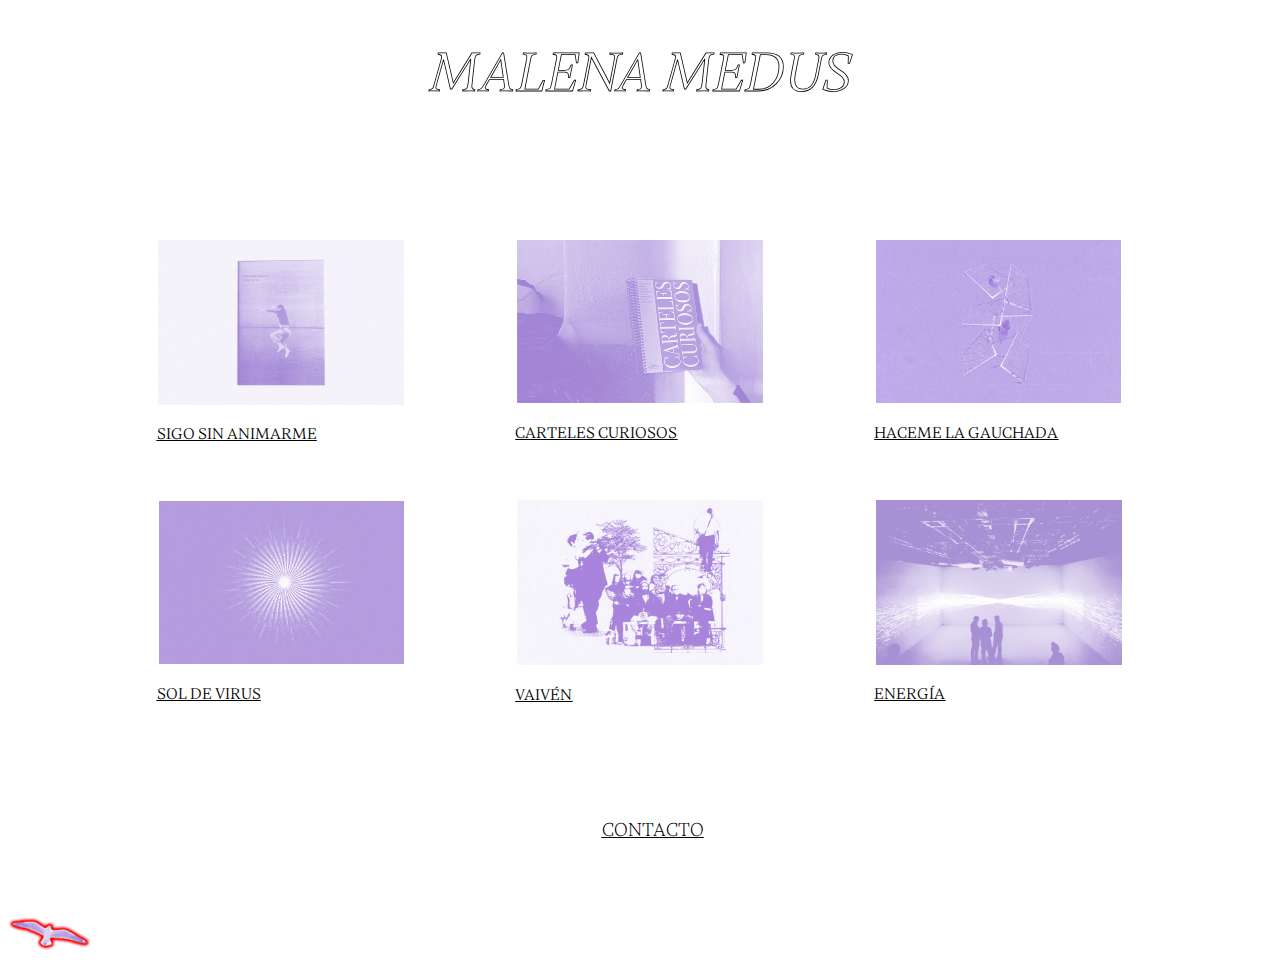
==== index.html @ d60d1e5a "Add files via upload" ====
<!DOCTYPE html>
<html lang="en">
<head>
    <meta charset="UTF-8">
    <meta http-equiv="X-UA-Compatible" content="IE=edge">
    <meta name="viewport" content="width=device-width, initial-scale=1.0">
    <title>Portfolio Malena Medus</title>
    

   <link rel="stylesheet" href="css/estilos.css">
   <link rel="stylesheet" href="cursor.js">
   <link rel="icon" href="imagenes/icono.png">
   
</head>
<body>

    
<div class="contenedor">

<nav class="nav">

<h1>MALENA MEDUS</h1> 
</nav>

<main class="main-content">
      <a href="pages/sigosinanimarme.html"> <p align="center"> <img src="imagenes/sigosinanimarme.jpg" alt="" width="70.5%" class="gauchadaboton"></p><h2 class="icono"> SIGO SIN ANIMARME </h2>  </a>
       
      <a href="pages/sol.html"> <p align="center" class="virus">  <img src="imagenes/soldevirus.jpg" class="gauchadaboton" alt="" width="70%" class="soldevirus">  </p> <h2 class="icono"> SOL DE VIRUS </h2> </a>
      
</main> 

<main class="main-content2">
     <a href="pages/carteles.html"> <p align="center"> <img src="imagenes/carteles.jpg" class="gauchadaboton" alt="" width="70%" class="gauchito">  <h2 class="icono"> CARTELES CURIOSOS </h2>  </a>

      <a href="pages/sonirico.html"> <p align="center"> <p align="center" class="sonirico"> <img src="imagenes/vaiven.jpg" class="gauchadaboton" alt="" width="70.5%" class="sonirico"></p><h2 class="icono"> VAIVÉN </h2>  </a>
</main> 

<main class="main-content3">
      <a href="pages/gauchito.html"> <p align="center"> <img src="imagenes/gauchito.jpg" class="gauchadaboton" alt="" width="70%" class="gauchito">  <h2 class="icono"> HACEME LA GAUCHADA </h2>  </a>
 
       <a href="pages/energia.html"> <p align="center"> <p align="center" class="sonirico"> <img src="imagenes/energia.png" class="gauchadaboton" alt="" width="70.5%" class="sonirico"></p><h2 class="icono"> ENERGÍA </h2>  </a>
 </main> 
<aside class="side-area">

</aside> 

<aside class="side-area2">

</aside>  
<footer class="footer">

      <a href="pages/sobremi.html"> <h3 class="icono"> CONTACTO </h3></a>

</footer>
</div> 
<div class="cursor">
<img src="imagenes/cursor.png">
      <script>
            const cursor = document.querySelector('.cursor');

document.addEventListener('mousemove', e => {
    cursor.setAttribute("style", "top: "+(e.pageY - 10)+"px; left: "+(e.pageX - 10)+"px;")
})

      </script>
</div>
</body>



</html>
---- css/estilos.css ----
@font-face {
    font-family: miFuente ;
    src: url(../fuente/Gambetta-Italic.otf);
    font-weight: 200;
    font-size: large;
 
} 

@font-face {
    font-family: miFuente2 ;
    src: url(../fuente/Gambetta-Regular.otf);
    font-weight: 100;
} 

@font-face {
    font-family: miFuente3 ;
    src: url(../fuente/Gambetta-Light.otf);
    font-weight: 100;
} 



*{
    box-sizing: border-box;
 
}

body {
    margin: 0;
    height: 100vh;
    
}

p {
  color: white;
  font-family: 'arial';
  text-align: center;
  margin-top: 50px;
  font-size: 1.4em;
  
  a {
    color: teal;
  }
}
  
header { 
content: flex;
} 

.contenedor{
width: 100%;
height: 100vh;
display:grid;
grid-template-areas: 
"nav nav nav nav nav"
"side-area main Main2 Main3 side-area2"
"side-area main Main2 Main3 side-area2"
"footer footer footer footer footer";
grid-gap: 0.2rem;
grid-template-rows: 1fr 1fr 1fr 1fr 10000;
grid-template-columns: 100px 1fr 1fr  1fr 100px;
cursor: url(imagenes/cursor.png),auto;

}

.nav{
    grid-area:nav;
    display: block;
    clear: both;
}

h1 {
    font-family: miFuente;
    font-size: 3.5em;
    font-weight: 200;
    text-align: center;
    margin-top: 3%;
    -webkit-text-fill-color: transparent;
    -webkit-text-stroke: 0.8px;
}

.main-content{
    grid-area: main;
    /* background-color: aquamarine; */
  
}
.virus {
    margin-top: 15%;

}

.sonirico {
    margin-top: 15.2%;
}

h2{
    font-family: miFuente2;
    font-size: 1em;
    font-weight: 200;
    margin-top: -3%;
    margin-left: 15%;
    
}

h3 {
    font-family: miFuente3;
    font-size: 1.2em;
    font-weight: 200;
    margin-left: 47%;   
    text-decoration: none;
    color: black;
    text-decoration: underline;
    color: black;
}

.gauchadaboton {
border: 2.5px solid white;
color: white;
}  

.gauchadaboton:hover {
 border-color: red;
  transition: .4es ease;
    }  


.main-content2{
    grid-area: Main2;
    /* background-color: blue; */
   
}
.main-content3{
    grid-area: Main3;
    /* background-color: greenyellow; */
   
}


.icono{
    text-decoration: none;
    color: black;
    text-decoration: underline;
    color: black;
}

.icono:hover {
    color: red;
     transition: .4es ease;
     font-family: miFuente;
       }  
       
.side-area {
    /* background-color: blueviolet; */
    grid-area: side-area;
}

.side-area2 {
    /* background-color: pink; */
    grid-area: side-area2;
} 

.footer {
    grid-area: footer;
    
}

@media  (max-width:800px){

    h1 {
        font-family: miFuente;
        font-size: 2.8em;
        font-weight: 200;
        text-align: center;
        margin-top: 1%;
        -webkit-text-fill-color: transparent;
        -webkit-text-stroke: 0.8px;
    }
  
    
    .main-content2{
        grid-area: Main2;
        margin-top: 10%;
       
    }
    .footer {
        grid-area: footer;
       margin-right: 55%;
    }
    .contenedor  { grid-template-columns: 1fr;
        grid-template-rows: 0.4fr 0.4fr 2.2fr 1.2fr 1.2fr 1fr;
        grid-template-areas: 
        "nav"
        "side-area"
        "main"
        "Main2"
        "Main3"
        "side-area2"
        "footer";
}



}


.cursor {
    
   
    position: absolute;
    transition-duration: 1000ms;
    transition-timing-function: ease-out;
    animation: cursorAnim .5s infinite alternate;
    pointer-events: none;
}
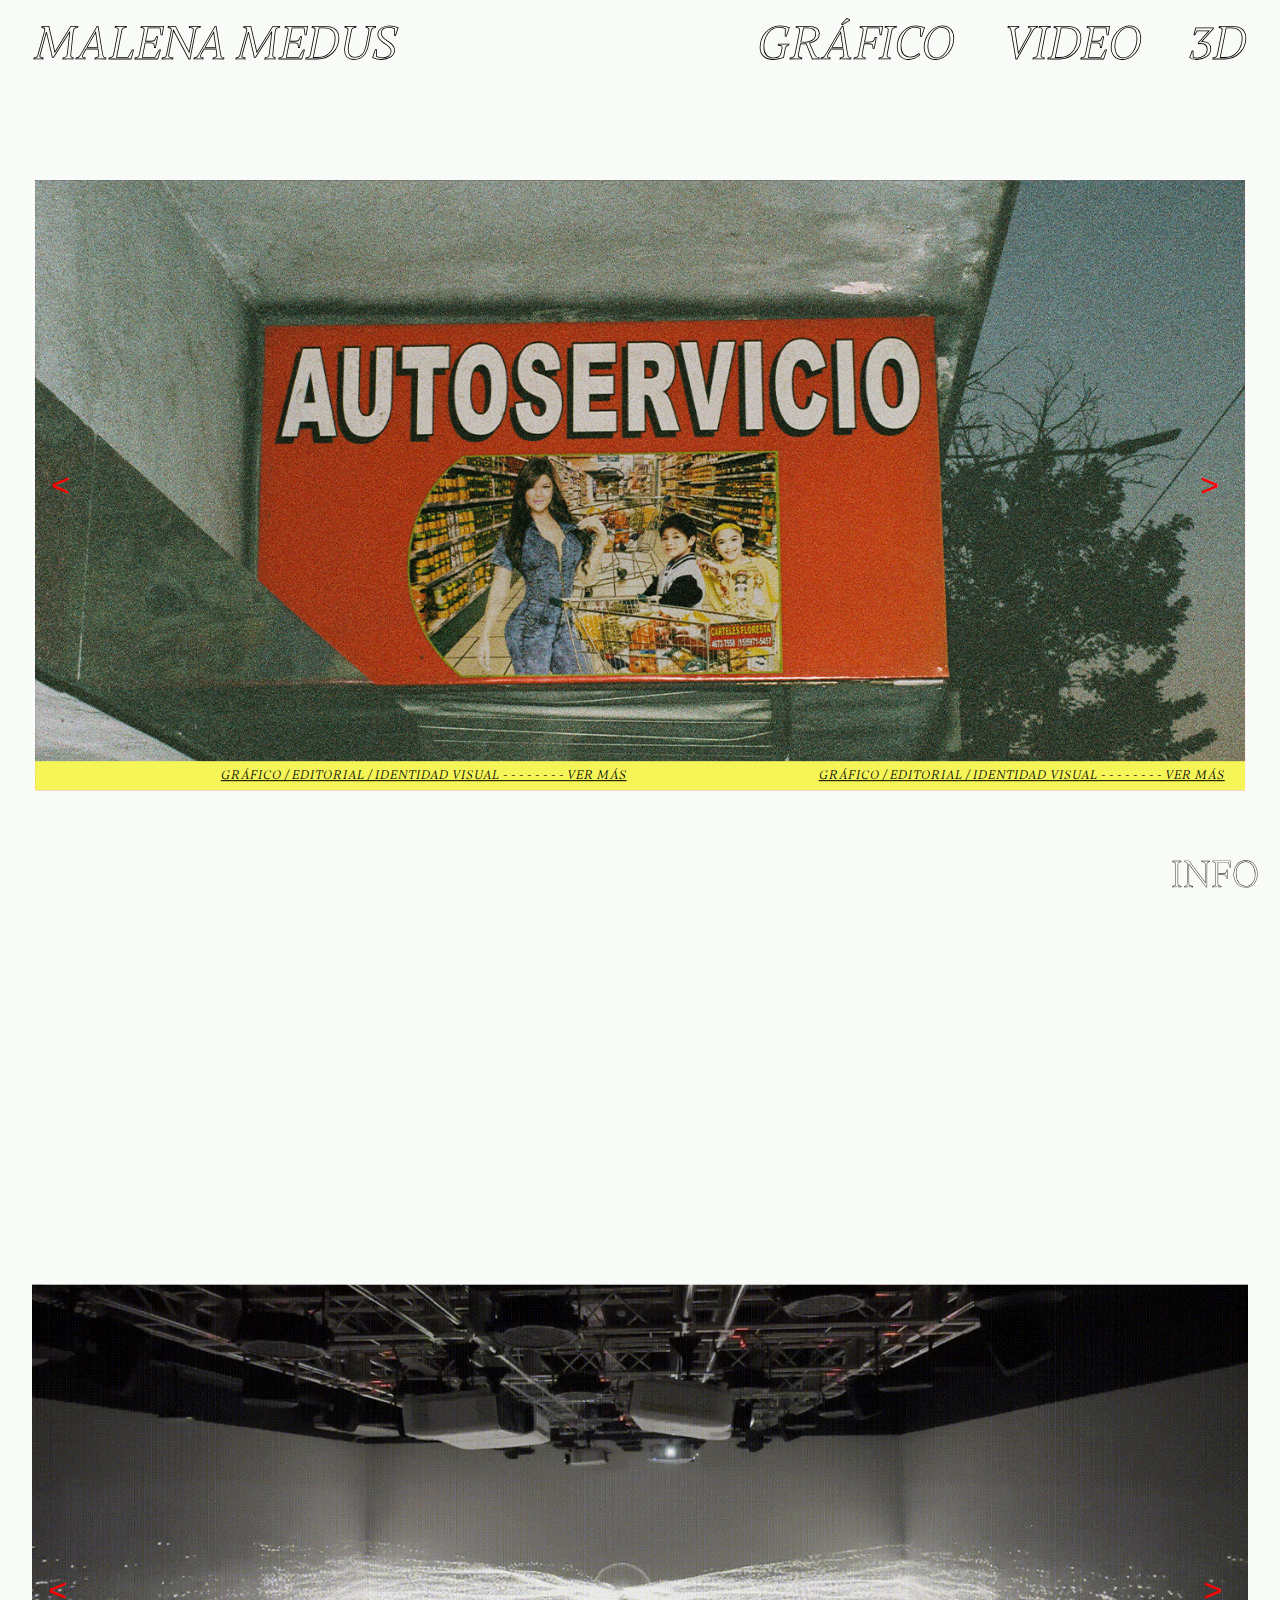
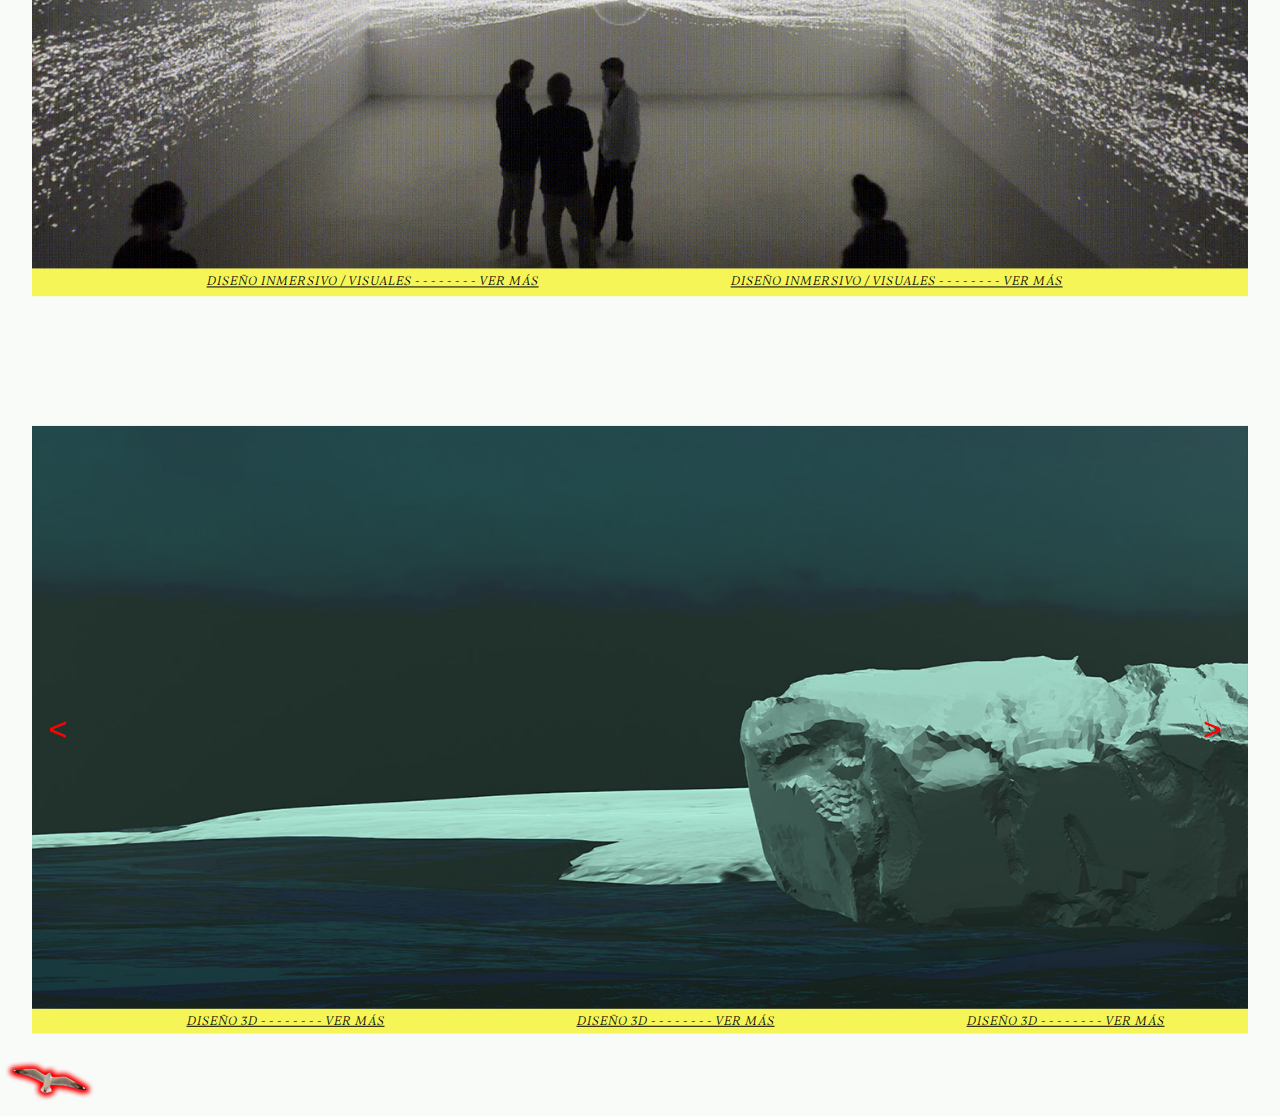
==== commit a0f7631e: "Add files via upload" ====
--- a/index.html
+++ b/index.html
@@ -4,11 +4,11 @@
     <meta charset="UTF-8">
     <meta http-equiv="X-UA-Compatible" content="IE=edge">
     <meta name="viewport" content="width=device-width, initial-scale=1.0">
-    <title>Portfolio Malena Medus</title>
+    <title>document</title>
     
 
    <link rel="stylesheet" href="css/estilos.css">
-   <link rel="stylesheet" href="cursor.js">
+   <link rel="stylesheet" href="app.js">
    <link rel="icon" href="imagenes/icono.png">
    
 </head>
@@ -17,29 +17,116 @@
     
 <div class="contenedor">
 
-<nav class="nav">
-
-<h1>MALENA MEDUS</h1> 
+<header>
+    
+<h1>
+<a href="" class="logocorto"> MM </a>
+<a href="" class="logo"> MALENA MEDUS </a>
+</h1>
+<nav>
+      <h1>
+
+<a href="pages/carteles.html" class="graficocorto"> 1. </a>
+<a href="pages/energia.html" class="videocorto"> 2.</a>
+<a href="pages/sonirico.html" class="tresdecorto"> 3. </a> 
+
+<a href="pages/carteles.html" class="grafico"> GRÁFICO </a>
+<a href="pages/energia.html" class="video"> VIDEO</a>
+<a href="pages/sonirico.html" class="tresde"> 3D </a> 
+
+</h1>
+
 </nav>
+</header>
 
 <main class="main-content">
-      <a href="pages/sigosinanimarme.html"> <p align="center"> <img src="imagenes/sigosinanimarme.jpg" alt="" width="70.5%" class="gauchadaboton"></p><h2 class="icono"> SIGO SIN ANIMARME </h2>  </a>
-       
-      <a href="pages/sol.html"> <p align="center" class="virus">  <img src="imagenes/soldevirus.jpg" class="gauchadaboton" alt="" width="70%" class="soldevirus">  </p> <h2 class="icono"> SOL DE VIRUS </h2> </a>
-      
-</main> 
-
-<main class="main-content2">
-     <a href="pages/carteles.html"> <p align="center"> <img src="imagenes/carteles.jpg" class="gauchadaboton" alt="" width="70%" class="gauchito">  <h2 class="icono"> CARTELES CURIOSOS </h2>  </a>
-
-      <a href="pages/sonirico.html"> <p align="center"> <p align="center" class="sonirico"> <img src="imagenes/vaiven.jpg" class="gauchadaboton" alt="" width="70.5%" class="sonirico"></p><h2 class="icono"> VAIVÉN </h2>  </a>
-</main> 
-
-<main class="main-content3">
-      <a href="pages/gauchito.html"> <p align="center"> <img src="imagenes/gauchito.jpg" class="gauchadaboton" alt="" width="70%" class="gauchito">  <h2 class="icono"> HACEME LA GAUCHADA </h2>  </a>
+   
+<div class="carousel">
+  <div class="wrapper">
+  <img  src="imagenes/image3.jpg"  width="100%" alt="image2">
+   
+  <img src="imagenes/fanzine.jpg"  width="100%"  alt="image3">
+    
+  <img src="imagenes/INTERIORDOBLADO.gif" width="100%" alt="image1" >
+
+  <img src="imagenes/image1.jpg" width="100%" alt="image4" >
+
+  <button class="prev"> < </button>
+  <button class="next"> > </button>
+ </div>
+
+    <div class="bajada">
+
+        <a href="pages/carteles.html"> <h2 class="icono2">  GRÁFICO / EDITORIAL / IDENTIDAD VISUAL - - - - - - - - VER MÁS </h2>  </a>
+        <a href="pages/carteles.html"> <h2 class="icono2">  GRÁFICO / EDITORIAL / IDENTIDAD VISUAL - - - - - - - - VER MÁS </h2>  </a>
+        <a href="pages/carteles.html"> <h2 class="icono2">  GRÁFICO / EDITORIAL / IDENTIDAD VISUAL - - - - - - - - VER MÁS </h2>  </a>
+        <a href="pages/carteles.html"> <h2 class="icono2">  GRÁFICO / EDITORIAL / IDENTIDAD VISUAL - - - - - - - - VER MÁS </h2>  </a>
+        <a href="pages/carteles.html"> <h2 class="icono2">  GRÁFICO / EDITORIAL / IDENTIDAD VISUAL - - - - - - - - VER MÁS </h2>  </a>
+        <a href="pages/carteles.html"> <h2 class="icono2">  GRÁFICO / EDITORIAL / IDENTIDAD VISUAL - - - - - - - - VER MÁS </h2>  </a>
+        <a href="pages/carteles.html"> <h2 class="icono2">  GRÁFICO / EDITORIAL / IDENTIDAD VISUAL - - - - - - - - VER MÁS </h2>  </a>
+
+    </div>
+</div>
+</div>
  
-       <a href="pages/energia.html"> <p align="center"> <p align="center" class="sonirico"> <img src="imagenes/energia.png" class="gauchadaboton" alt="" width="70.5%" class="sonirico"></p><h2 class="icono"> ENERGÍA </h2>  </a>
- </main> 
+<div class="carousel2">
+    <div class="wrapper">
+    <img  src="imagenes/sol12.gif" width="100%" >
+    
+    <img src="imagenes/energia.jpg"  >
+    <button class="prev2"> < </button>
+    <button class="next2"> > </button>
+    
+     </div>
+     
+                 
+                  <div class="bajada2">
+            
+                <a href="pages/energia.html"> <h2 class="icono2">  DISEÑO INMERSIVO / VISUALES - - - - - - - - VER MÁS </h2>  </a>
+                <a href="pages/energia.html"> <h2 class="icono2">  DISEÑO INMERSIVO / VISUALES - - - - - - - - VER MÁS </h2>  </a>
+                <a href="pages/energia.html"> <h2 class="icono2">  DISEÑO INMERSIVO / VISUALES - - - - - - - - VER MÁS </h2>  </a>
+                <a href="pages/energia.html"> <h2 class="icono2">  DISEÑO INMERSIVO / VISUALES - - - - - - - - VER MÁS </h2>  </a>
+                <a href="pages/energia.html"> <h2 class="icono2">  DISEÑO INMERSIVO / VISUALES - - - - - - - - VER MÁS </h2>  </a>
+                <a href="pages/energia.html"> <h2 class="icono2">  DISEÑO INMERSIVO / VISUALES - - - - - - - - VER MÁS </h2>  </a>
+                <a href="pages/energia.html"> <h2 class="icono2">  DISEÑO INMERSIVO / VISUALES - - - - - - - - VER MÁS </h2>  </a>
+              
+            
+                </div> 
+</div>    
+</div>              
+</div> 
+
+<div class="carousel3">
+    <div class="wrapper">
+<img src="imagenes/gravedad.jpg" alt=""  >
+               
+<img  src="imagenes/EDITAR.gif"  alt="" width="100%">
+
+<button class="prev3"> < </button>
+<button class="next3"> > </button>
+                         
+             </div>
+                        
+                                   
+            
+                <div class="bajada3">
+                        
+                            <a href="pages/sonirico.html"> <h2 class="icono2">  DISEÑO 3D - - - - - - - - VER MÁS </h2>  </a>
+                            <a href="pages/sonirico.html"> <h2 class="icono2">  DISEÑO 3D - - - - - - - - VER MÁS </h2>  </a>
+                            <a href="pages/sonirico.html"> <h2 class="icono2">  DISEÑO 3D - - - - - - - - VER MÁS </h2>  </a>
+                            <a href="pages/sonirico.html"> <h2 class="icono2">  DISEÑO 3D - - - - - - - - VER MÁS </h2>  </a>
+                            <a href="pages/sonirico.html"> <h2 class="icono2">  DISEÑO 3D - - - - - - - - VER MÁS </h2>  </a>
+                            <a href="pages/sonirico.html"> <h2 class="icono2">  DISEÑO 3D - - - - - - - - VER MÁS </h2>  </a>
+                            <a href="pages/sonirico.html"> <h2 class="icono2">  DISEÑO 3D - - - - - - - - VER MÁS </h2>  </a>
+                      
+                        
+                            
+                 </div> 
+</div> 
+</div>                   
+      </main> 
+
+</div>
 <aside class="side-area">
 
 </aside> 
@@ -49,21 +136,115 @@
 </aside>  
 <footer class="footer">
 
-      <a href="pages/sobremi.html"> <h3 class="icono"> CONTACTO </h3></a>
+       <h3> <a href="pages/sobremi.html" class="icono3"> INFO </a></h3>
 
 </footer>
 </div> 
+
 <div class="cursor">
-<img src="imagenes/cursor.png">
-      <script>
-            const cursor = document.querySelector('.cursor');
-
-document.addEventListener('mousemove', e => {
-    cursor.setAttribute("style", "top: "+(e.pageY - 10)+"px; left: "+(e.pageX - 10)+"px;")
-})
-
-      </script>
-</div>
+      <img src="imagenes/cursor3.png">
+            <script class="app.js">
+                  const cursor = document.querySelector('.cursor');
+      
+      document.addEventListener('mousemove', e => {
+          cursor.setAttribute("style", "top: "+(e.pageY - 10)+"px; left: "+(e.pageX - 10)+"px;")
+      })
+
+let currentIndex = 0;     
+const carousel = document.querySelector('.carousel');
+const images = carousel.querySelectorAll('img');
+
+
+carousel.querySelector('.prev').addEventListener('click', () => {
+  currentIndex--;
+  if (currentIndex < 0) {
+    currentIndex = images.length - 1; 
+  } 
+  updateCarousel(); 
+});
+
+carousel.querySelector('.next').addEventListener('click', () => { 
+currentIndex++; 
+if (currentIndex > images.length - 1) {
+ currentIndex = 0; 
+} 
+  updateCarousel(); 
+});
+
+function updateCarousel() {
+  images.forEach((image, index) => {
+    if (index === currentIndex) {
+      image.style.display = 'block';
+    } else {
+      image.style.display = 'none';
+    }
+  });
+}
+
+const carousel2 = document.querySelector('.carousel2');
+const images2 = carousel2.querySelectorAll('img');
+let currentIndex2 = 0;
+carousel2.querySelector('.prev2').addEventListener('click', () => {
+  currentIndex2--;
+  if (currentIndex2 < 0) {
+    currentIndex2 = images2.length - 1; 
+  } 
+  updateCarousel2(); 
+});
+
+carousel2.querySelector('.next2').addEventListener('click', () => { 
+currentIndex2++; 
+if (currentIndex2 > images2.length - 1) {
+ currentIndex2 = 0; 
+} 
+  updateCarousel2(); 
+});
+
+function updateCarousel2() {
+  images2.forEach((image, index) => {
+    if (index === currentIndex2) {
+      image.style.display = 'block';
+    } else {
+      image.style.display = 'none';
+    }
+  });
+}
+
+const carousel3 = document.querySelector('.carousel3');
+const images3 = carousel3.querySelectorAll('img');
+let currentIndex3 = 0;
+carousel3.querySelector('.prev3').addEventListener('click', () => {
+  currentIndex3--;
+  if (currentIndex3 < 0) {
+    currentIndex3 = images3.length - 1; 
+  } 
+  updateCarousel3(); 
+});
+
+carousel3.querySelector('.next3').addEventListener('click', () => { 
+currentIndex3++; 
+if (currentIndex3 > images3.length - 1) {
+ currentIndex3 = 0; 
+} 
+  updateCarousel3(); 
+});
+
+function updateCarousel3() {
+  images3.forEach((image, index) => {
+    if (index === currentIndex3) {
+      image.style.display = 'block';
+    } else {
+      image.style.display = 'none';
+    }
+  });
+}
+
+
+
+            </script>
+      </div>
+     
+
 </body>
 
 
--- a/css/estilos.css
+++ b/css/estilos.css
@@ -1,215 +1,967 @@
 @font-face {
-    font-family: miFuente ;
+    font-family: miFuente;
     src: url(../fuente/Gambetta-Italic.otf);
     font-weight: 200;
     font-size: large;
- 
-} 
+
+}
 
 @font-face {
-    font-family: miFuente2 ;
+    font-family: miFuente2;
     src: url(../fuente/Gambetta-Regular.otf);
     font-weight: 100;
-} 
+}
 
 @font-face {
-    font-family: miFuente3 ;
+    font-family: miFuente3;
     src: url(../fuente/Gambetta-Light.otf);
     font-weight: 100;
-} 
-
-
-
-*{
+}
+
+
+
+
+
+
+
+
+* {
     box-sizing: border-box;
- 
+
+}
+
+a:link {
+    text-decoration: none;
 }
 
 body {
     margin: 0;
     height: 100vh;
-    
+    background-color: #f9fbf8;
+    position: relative;
+    min-height: 100vh;
 }
 
 p {
-  color: white;
-  font-family: 'arial';
-  text-align: center;
-  margin-top: 50px;
-  font-size: 1.4em;
-  
-  a {
-    color: teal;
-  }
-}
-  
-header { 
-content: flex;
-} 
-
-.contenedor{
-width: 100%;
-height: 100vh;
-display:grid;
-grid-template-areas: 
-"nav nav nav nav nav"
-"side-area main Main2 Main3 side-area2"
-"side-area main Main2 Main3 side-area2"
-"footer footer footer footer footer";
-grid-gap: 0.2rem;
-grid-template-rows: 1fr 1fr 1fr 1fr 10000;
-grid-template-columns: 100px 1fr 1fr  1fr 100px;
-cursor: url(imagenes/cursor.png),auto;
-
-}
-
-.nav{
-    grid-area:nav;
-    display: block;
-    clear: both;
-}
-
-h1 {
-    font-family: miFuente;
-    font-size: 3.5em;
-    font-weight: 200;
+    color: white;
+    font-family: 'arial';
     text-align: center;
-    margin-top: 3%;
+    margin-top: 50px;
+    font-size: 1.4em;
+
+    a {
+        color: teal;
+    }
+}
+
+header {
+    grid-area: header;
+    display: flex;
+    position: sticky;
+    top: 0;
+    margin-top: 1%;
+    height: 90%;
+    width: 100%;
+    padding: 2px 2px;
+    justify-content: space-between;
+    align-items: center;
+    margin-left: 2.5%;
+    z-index: 100;
+
+}
+
+
+header nav {
+
+word-spacing: 40px;
+    margin-right: 5%;
     -webkit-text-fill-color: transparent;
     -webkit-text-stroke: 0.8px;
-}
-
-.main-content{
-    grid-area: main;
-    /* background-color: aquamarine; */
-  
-}
-.virus {
-    margin-top: 15%;
-
-}
-
-.sonirico {
-    margin-top: 15.2%;
-}
-
-h2{
+
+}
+
+header nav a {
+    text-decoration: none;
+
+    margin-top: 5%;
+    -webkit-text-fill-color: #fafaf5;
+    -webkit-text-stroke: 0.8px;
+    -webkit-text-stroke-color: black;
+
+
+}
+.logocorto {
+ 
+    text-decoration: none;
+    -webkit-text-fill-color: #fafaf5;
+    -webkit-text-stroke: 0.8px;
+    -webkit-text-stroke-color: black;
+    display: none;
+
+
+}
+.logo {
+
+    text-decoration: none;
+    -webkit-text-fill-color: #fafaf5;
+    -webkit-text-stroke: 0.8px;
+    -webkit-text-stroke-color: black;
+
+}
+.wrapper {
+    display: flex;   
+    flex-wrap: wrap;
+}
+
+.carousel, .main2 {
+    flex: 1;
+}
+
+.carousel2, .bajada2 {
+    flex: 1;
+}
+
+.carousel3, .bajada3 {
+    flex: 1;
+}
+
+h1 {
+
+    font-family: miFuente;
+    font-size: 3em;
+    font-weight: 200;
+
+
+    -webkit-text-fill-color: transparent;
+    -webkit-text-stroke: 0.8px;
+}
+
+.grafico:hover {
+    -webkit-text-fill-color: red;
+    -webkit-text-stroke: 0.3px;
+    -webkit-text-stroke-color: yellow;
+}
+
+.video:hover {
+    -webkit-text-fill-color: green;
+    -webkit-text-stroke: 0.3px;
+    -webkit-text-stroke-color: yellow;
+}
+
+.tresde:hover {
+    -webkit-text-fill-color: rgb(158, 14, 241);
+    -webkit-text-stroke: 0.8px;
+    -webkit-text-stroke-color: yellow;
+
+}
+
+.graficocorto {
+    
+    -webkit-text-fill-color: #fafaf5;
+    -webkit-text-stroke: 0.8px;
+    -webkit-text-stroke-color: black;
+    display: none;
+}
+
+.videocorto{
+ 
+    -webkit-text-fill-color: #fafaf5;
+    -webkit-text-stroke: 0.8px;
+    -webkit-text-stroke-color: black;
+    display: none;
+}
+
+.tresdecorto {
+    display:none;
+    -webkit-text-fill-color: #fafaf5;
+    -webkit-text-stroke: 0.8px;
+    -webkit-text-stroke-color: black;
+    display: none;
+
+}
+
+.graficocorto:hover {
+    
+    -webkit-text-fill-color: red;
+    -webkit-text-stroke: 0.3px;
+    -webkit-text-stroke-color: yellow;
+    display: none;
+}
+
+.videocorto:hover{
+ 
+    -webkit-text-fill-color: green;
+    -webkit-text-stroke: 0.3px;
+    -webkit-text-stroke-color: yellow;
+    display: none;
+}
+
+.tresdecorto:hover {
+ 
+    -webkit-text-fill-color: rgb(158, 14, 241);
+    -webkit-text-stroke: 0.8px;
+    -webkit-text-stroke-color: yellow;
+    display: none;
+
+}
+
+
+
+
+.contenedor {
+
+    display: grid;
+    grid-template-areas:
+        "header header header header header"
+        "side-area main main main side-area2"
+        "footer footer footer footer footer";
+    grid-gap: 0.2rem;
+    grid-template-rows: 70px 1200px 1400px;
+    grid-template-columns: 0px 2fr 2fr 2fr 0px;
+    cursor: url(imagenes/cursor.png), auto;
+
+
+}
+
+
+h2 {
     font-family: miFuente2;
     font-size: 1em;
     font-weight: 200;
     margin-top: -3%;
     margin-left: 15%;
-    
+
 }
 
 h3 {
     font-family: miFuente3;
     font-size: 1.2em;
     font-weight: 200;
-    margin-left: 47%;   
+    margin-left: 47%;
+
+
+}
+
+
+.main-content {
+
+    grid-area: main;
+    width: 100%;
+    height: 100vh;
+    /* background-color: red;   */
+
+
+    /* background-color: aquamarine; */
+
+}
+
+.carousel {
+    width: 95%;
+    height: auto;
+    justify-content: center;
+    position: relative;
+    overflow: clip;
+    margin-top: -3%;
+    box-sizing: border-box;
+    border: 10px;
+    border-color: red;
+
+    transform: translate(-50%, -50%);
+    top: 50%;
+    left: 50%;
+    background-color: red;
+
+
+}
+
+.carousel img {
+
+position:absolute;
+top: 0;
+left: 0;
+
+object-fit: containt !important;
+max-width: 100%;
+height: auto;
+
+
+
+}
+.carousel button {
+
+    position: absolute;
+    top: 50%;
+    transform: translateY(-50%);
+    background-color: transparent;
+    border: none;
+    color: red;
+    font-size: 32px;
+    cursor: pointer;
+    
+    }
+
+    .carousel .prev {
+        left:10px;
+
+      }
+      .carousel .next {
+        right: 20px;
+      }
+
+      .carousel .prev:hover {
+        left:10px;
+        color: #f5f558;
+
+      }
+      .carousel .next:hover {
+        right: 20px;
+        color: #f5f558;
+      }
+
+
+.carousel2 {
+    width: 95%;
+    height: auto;
+    justify-content: center;
+    position: relative;
+    overflow: clip;
+    margin-top: -120%;
+    box-sizing: border-box;
+    border: 10px;
+    border-color: red;
+
+    transform: translate(-50%, -50%);
+    top: 50%;
+    left: 50%;
+    /* background-color: red; */
+
+}
+.carousel2 img {
+
+    position:absolute;
+    top: 0;
+    left: 0;
+    max-width: 100%;
+    height: auto;     
+    
+    
+    }
+    .carousel2 button {
+    
+        position: absolute;
+        top: 50%;
+        transform: translateY(-50%);
+        background-color: transparent;
+        border: none;
+        color: red;
+        font-size: 32px;
+        cursor: pointer;
+        
+        }
+    
+        .carousel2 .prev2 {
+            left:10px;
+    
+          }
+          .carousel2 .next2 {
+            right: 20px;
+          }
+    
+          .carousel2 .prev2:hover {
+            left:10px;
+            color: yellow;
+    
+          }
+          .carousel2 .next2:hover {
+            right: 20px;
+            color: yellow;
+          }
+
+.carousel3 {
+    width: 95%;
+    height: auto;
+    justify-content: center;
+    position: relative;
+    overflow: clip;
+    margin-top: 10%;
+    box-sizing: border-box;
+    border: 10px;
+    border-color: red;
+
+    transform: translate(-50%, -50%);
+    top: 50%;
+    left: 50%;
+    /* background-color: red; */
+
+
+}
+
+.carousel3 img {
+
+    position:absolute;
+    top: 0;
+    left: 0;
+    max-width: 100%;
+    height: auto;
+    
+    
+    }
+    .carousel3 button {
+    
+        position: absolute;
+        top: 50%;
+        transform: translateY(-50%);
+        background-color: transparent;
+        border: none;
+        color: red;
+        font-size: 32px;
+        cursor: pointer;
+        
+        }
+    
+        .carousel3 .prev3 {
+            left:10px;
+    
+          }
+          .carousel3 .next3 {
+            right: 20px;
+          }
+          .carousel3 .prev3:hover {
+            left:10px;
+            color: yellow;
+    
+          }
+          .carousel3 .next3:hover {
+            right: 20px;
+            color: yellow;
+          }
+    
+
+.bajada {
+    display: flex;
+    position: relative;
+    justify-content: flex-start;
+    overflow: clip;
+    width: 100%;
+    height: 4%;
+    margin-top: 48%;
+    
+    
+    background-color: #f5f558;
+}
+.bajada2 {
+    display: flex;
+    position: relative;
+    justify-content: flex-start;
+    overflow: clip;
+    height: 4%;
+    margin-top: 48%;
+    
+    
+    background-color: #f5f558;
+}
+
+.bajada3 {
+    display: flex;
+    position: relative;
+    justify-content: flex-start;
+    overflow: clip;
+
+    height: 3.5%;
+    margin-top: 48%;
+    
+    
+    background-color: #f5f558;
+}
+
+
+
+
+.icono {
+    position: relative;
+    margin-left: 92.5%;
+    margin-top: -6%;
     text-decoration: none;
     color: black;
     text-decoration: underline;
     color: black;
-}
-
-.gauchadaboton {
-border: 2.5px solid white;
-color: white;
-}  
-
-.gauchadaboton:hover {
- border-color: red;
-  transition: .4es ease;
-    }  
-
-
-.main-content2{
-    grid-area: Main2;
-    /* background-color: blue; */
-   
-}
-.main-content3{
-    grid-area: Main3;
-    /* background-color: greenyellow; */
-   
-}
-
-
-.icono{
-    text-decoration: none;
-    color: black;
+
+
+}
+
+.icono2 {
+
+    margin-top: 1%;
+    font-size: 0.8em;
+    /* text-shadow: blue 1px 1px 1px; */
+    font-family: miFuente;
+    margin-bottom: 1%;
+  
     text-decoration: underline;
     color: black;
+    white-space: nowrap;
+    padding: 0 6rem;
+    letter-spacing: 1px;
+    animation: move-rtl 23000ms linear infinite;
+
+}
+
+.icono3 {
+    text-decoration: none;
+    position: relative;
+    font-size: 2em;
+    margin-left: 88%;
+    margin-top: -6%;
+
+    -webkit-text-fill-color: #fafaf5;
+    -webkit-text-stroke: 0.4px;
+    -webkit-text-stroke-color: black;
+
+
+}
+
+.icono3:hover {
+    position: relative;
+    font-size: 2em;
+    margin-left: 88%;
+    margin-top: -6%;
+    color: black;
+
+    -webkit-text-fill-color: yellow;
+    -webkit-text-stroke: 0.4px;
+    -webkit-text-stroke-color: red;
+    text-decoration: none;
+
+}
+
+.icono2:hover {
+
+    margin-top: 1%;
+    font-family: miFuente;
+    text-decoration: underline;
+    color: red;
+    white-space: nowrap;
+    padding: 0 6rem;
+    letter-spacing: 1px;
+    animation: move-rtl 23000ms linear infinite;
+
 }
 
 .icono:hover {
     color: red;
-     transition: .4es ease;
-     font-family: miFuente;
-       }  
-       
-.side-area {
-    /* background-color: blueviolet; */
-    grid-area: side-area;
-}
-
-.side-area2 {
-    /* background-color: pink; */
-    grid-area: side-area2;
-} 
+    transition: .4es ease;
+    font-family: miFuente;
+
+}
+
 
 .footer {
     grid-area: footer;
-    
-}
-
-@media  (max-width:800px){
+    width: 95%;
+    bottom: 0%;
+    margin-top: 7%;
+    position: sticky;
+    margin-left: 2.5%;
+    text-decoration: none;
+    /* background-color: #f5f558; */
+
+
+}
+
+@media (max-width:755px) {
+
+    .contenedor {
+        grid-template-columns: 100% ;
+        grid-template-rows: 50px 0fr 0fr 0px 1fr 100px 5px;
+        grid-template-areas:
+            "header"
+            "side-area"
+            "main"
+            "main"
+            "main"
+            "side-area2"
+            "footer";
+    }
+
+    .logo{
+        display: none;
+    }
+    .logocorto{
+
+      display:flex;
+      margin-top: 20%;
+    }
+
+    header {
+        grid-area: header;
+        display: flex;
+        position: sticky;
+        top: 2%;
+        margin-top: 1%;
+        height: 90%;
+        width: 100%;
+        padding: 2px 2px;
+        justify-content: space-between;
+        align-items: center;
+        margin-left: 2.5%;
+        z-index: 100;
+    
+    }
+
+header nav {
+
+    word-spacing: 40px;
+        margin-right: 5%;
+        width: 40%;
+        -webkit-text-fill-color: transparent;
+        -webkit-text-stroke: 0.8px;
+        /* background-color: red; */
+    
+    }
+    
+    header nav a {
+        text-decoration: none;
+    
+        margin-top: 5%;
+        -webkit-text-fill-color: #fafaf5;
+        -webkit-text-stroke: 0.8px;
+        -webkit-text-stroke-color: black;
+    
+    
+    }
+
+
+.grafico{
+    display: none;}
+
+.video{
+    display: none;
+}
+.tresde{
+    display: none;
+}
+
+.graficocorto{
+    display:inline;
+    margin-left: 20%;
+margin-right: 20%;}
+
+.videocorto{
+    display: inline;
+    margin-right: 10%;
+    margin-right: 15%;
+}
+
+.tresdecorto{
+    display: inline;
+    margin-right: 15%;
+}
+
+.graficocorto:hover{
+    display: flex;}
+
+.videocorto:hover{
+    display: flex;
+}
+
+.tresdecorto:hover{
+    display: flex;
+}
+
+ 
+    .carousel {
+        width: 95%;
+        height: 200px;
+        justify-content: center;
+        position: relative;
+        overflow: clip;
+        margin-top: -80%;
+        margin-left: 0%;
+        box-sizing: border-box;
+        border: 10px;
+        border-color: red;
+    
+    }
+    .carousel button {
+
+        position: absolute;
+        top: 55%;
+        transform: translateY(-50%);
+        background-color: transparent;
+        border: none;
+        color: red;
+        font-size: 20px;
+        cursor: pointer;
+        
+        }
+    
+        .carousel .prev {
+            left:5px;
+    
+          }
+          .carousel .next {
+            right: 5px;
+          }
+
+          .carousel .prev:hover {
+            left:5px;
+            color: #f5f558;
+    
+          }
+          .carousel .next:hover {
+            right: 5px;
+            color: #f5f558;
+          }
+    .carousel2 {
+        width: 95%;
+        height: 195px;
+        justify-content: center;
+        position: relative;
+        overflow: clip;
+        margin-top: -250%;
+        margin-left: 1%;
+        box-sizing: border-box;
+        border: 10px;
+        border-color: red;
+    
+    }
+    .carousel2 img {
+
+        position:absolute;
+        top: 0;
+        left: 0;
+        max-width: 100%;
+        height: auto;     
+        
+        
+        }
+        .carousel2 button {
+        
+            position: absolute;
+            top: 50%;
+            transform: translateY(-50%);
+            background-color: transparent;
+            border: none;
+            color: red;
+            font-size: 20px;
+            cursor: pointer;
+            
+            }
+        
+            .carousel2 .prev2 {
+                left:5px;
+        
+              }
+              .carousel2 .next2 {
+                right: 5px;
+              }
+
+              .carousel2 .prev2:hover {
+                left:5px;
+                color: yellow;
+        
+              }
+              .carousel2 .next2:hover {
+                right: 5px;
+                color: yellow;
+              }
+        
+.carousel3 {
+    width: 95%;
+    height: 195px;
+    justify-content: center;
+    position: relative;
+    overflow: clip;
+    margin-top: 25%;
+    margin-left: 1%;
+    box-sizing: border-box;
+    border: 10px;
+    border-color: red;
+
+
+}
+.carousel3 img {
+
+    position:absolute;
+    top: 0;
+    left: 0;
+    max-width: 100%;
+    height: auto;
+    
+    
+    }
+.carousel3 button {
+        
+    position: absolute;
+    top: 55%;
+    transform: translateY(-50%);
+    background-color: transparent;
+    border: none;
+    color: red;
+    font-size: 20px;
+    cursor: pointer;
+    
+    }
+
+    .carousel3 .prev3 {
+        left:5px;
+
+      }
+      .carousel3 .next3 {
+        right: 5px;
+      }
+
+      .carousel3 .prev3:hover {
+        left:5px;
+        color: yellow;
+
+      }
+      .carousel3 .next3:hover {
+        right: 5px;
+        color: yellow;
+      }
+
+    .bajada {
+        display: flex;
+        position: relative;
+        justify-content: flex-start;
+        overflow: clip;
+      
+        height: 8%;
+        margin-top: 47%;
+        
+        
+        background-color: #f5f558;
+    }
+
+    .bajada2 {
+        display: flex;
+        position: relative;
+        justify-content: flex-start;
+        overflow: clip;
+  
+        height: 8%;
+        margin-top: 46%;
+      
+   
+        background-color: #f5f558;
+    }
+    .bajada3 {
+        display: flex;
+        position: relative;
+        justify-content: flex-start;
+        overflow: clip;
+ 
+        height: 8%;
+        margin-top: 46%;
+      
+   
+        background-color: #f5f558;
+    }
 
     h1 {
+        display: flex;
+
         font-family: miFuente;
         font-size: 2.8em;
         font-weight: 200;
         text-align: center;
-        margin-top: 1%;
         -webkit-text-fill-color: transparent;
         -webkit-text-stroke: 0.8px;
     }
-  
-    
-    .main-content2{
-        grid-area: Main2;
-        margin-top: 10%;
+
+    
+.main-content {
+
+    grid-area: main;
+    width: 100%;
+    margin-left: 0.8%;
+    
+
+
+    /* background-color: aquamarine; */
+
+}
+.footer {
+    grid-area: footer;
+    width: 95%;
+    bottom: 2%;
+    position: sticky;
+    margin-left: -2%;
+    margin-top: 120%;
+    text-decoration: none;
+    /* background-color: red; */
+
+
+
+
+}
+
+    .icono {
+        text-decoration: none;
+        color: black;
+        text-decoration: underline;
+        color: black;
+        text-align: left;
+
+    }
+    .icono3 {
+        text-decoration: none;
+        position: relative;
+        font-size: 2em;
+        margin-left: 73%;
        
-    }
-    .footer {
-        grid-area: footer;
-       margin-right: 55%;
-    }
-    .contenedor  { grid-template-columns: 1fr;
-        grid-template-rows: 0.4fr 0.4fr 2.2fr 1.2fr 1.2fr 1fr;
-        grid-template-areas: 
-        "nav"
-        "side-area"
-        "main"
-        "Main2"
-        "Main3"
-        "side-area2"
-        "footer";
-}
-
-
-
-}
-
+    
+        -webkit-text-fill-color: #fafaf5;
+        -webkit-text-stroke: 0.4px;
+        -webkit-text-stroke-color: black;
+    
+    
+
+        
+    }
+
+
+    h3 {
+        font-family: miFuente3;
+        font-size: 1.2em;
+        font-weight: 200;
+        margin-left: 40%;
+    }
+
+    .icono2 {
+
+        margin-top: 0%;
+        font-size: 7px;
+        /* text-shadow: blue 1px 1px 1px; */
+        font-family: miFuente;
+        justify-content: end;
+        text-decoration: underline;
+        color: black;
+        white-space: nowrap;
+        padding: 0 6rem;
+        letter-spacing: 1px;
+        animation: move-rtl 23000ms linear infinite;
+    
+    }
+}
 
 .cursor {
-    
-   
     position: absolute;
     transition-duration: 1000ms;
-    transition-timing-function: ease-out;
+    transition-timing-function: ease-in;
     animation: cursorAnim .5s infinite alternate;
     pointer-events: none;
-}
-
+    z-index: 100;
+}
+
+@keyframes move-rtl {
+    0% {
+        transform: translateX(700);
+    }
+
+    100% {
+        transform: translatex(-700%);
+    }
+}
+
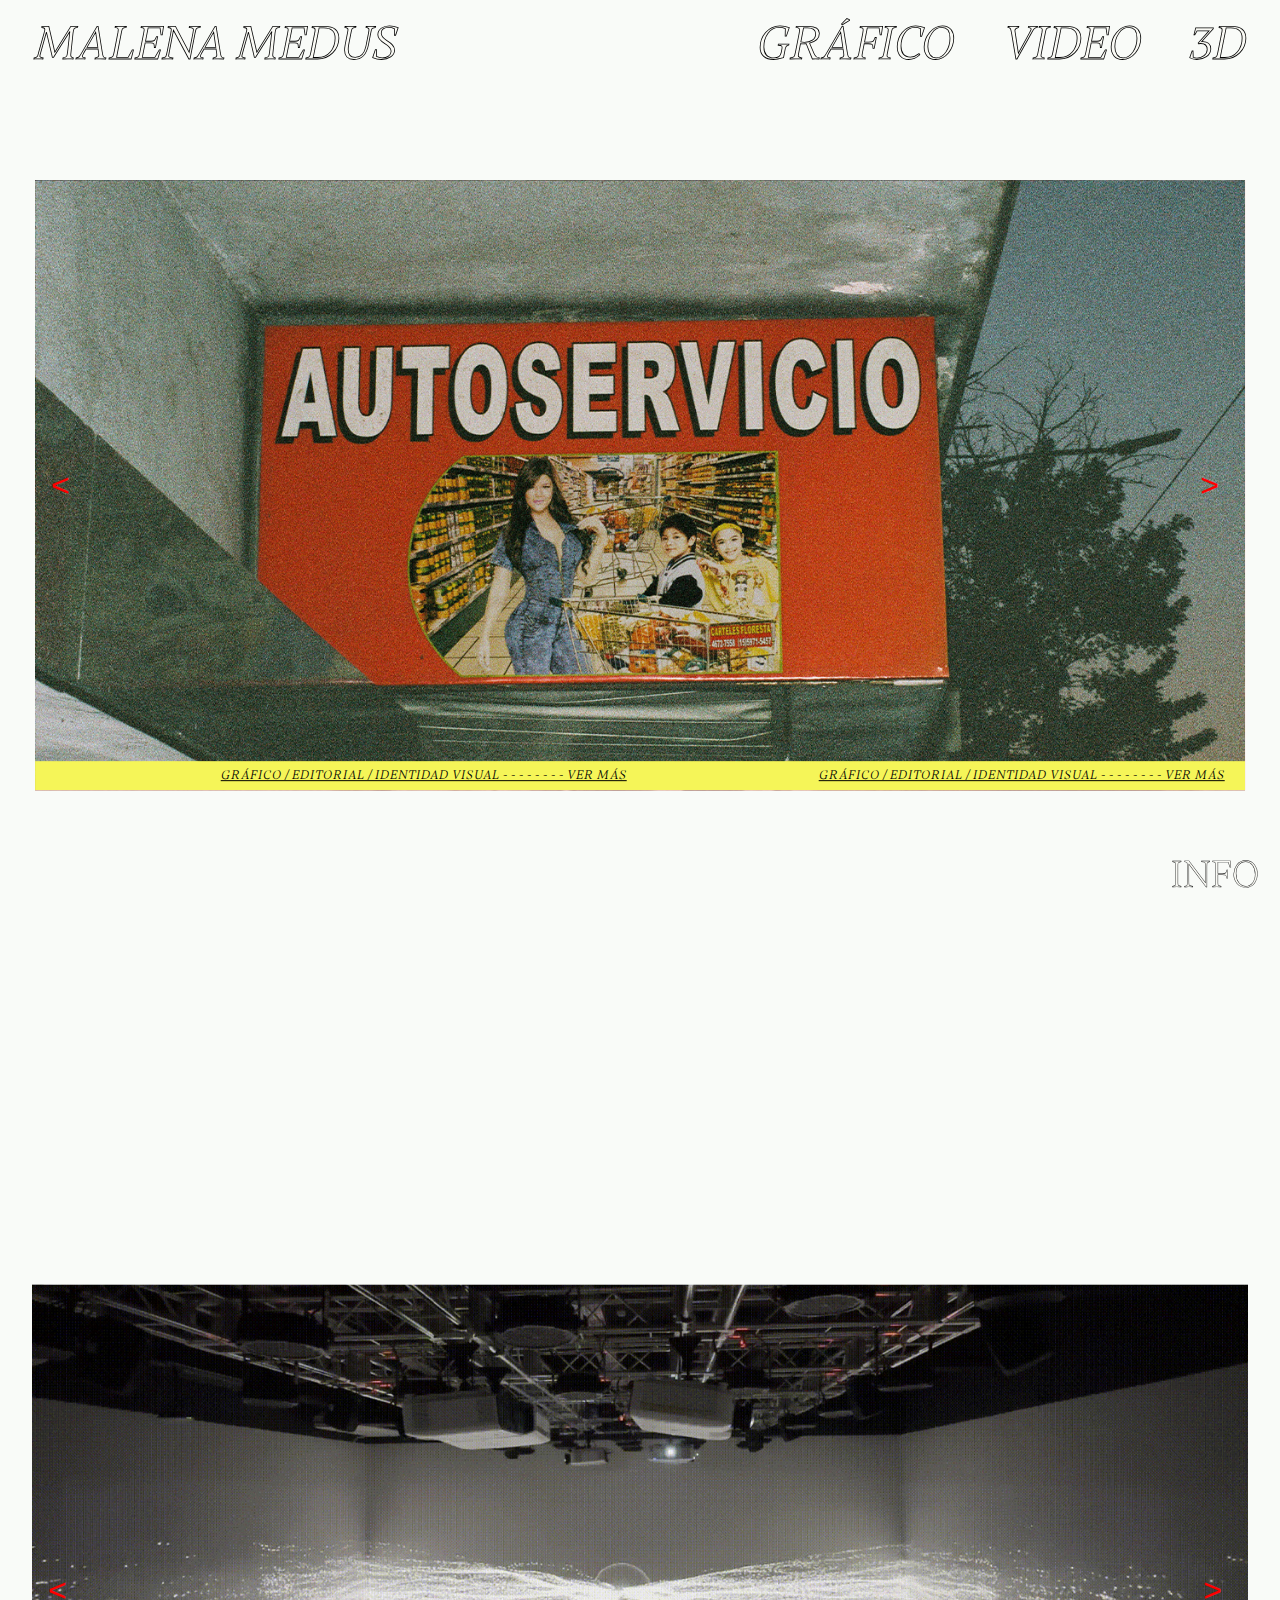
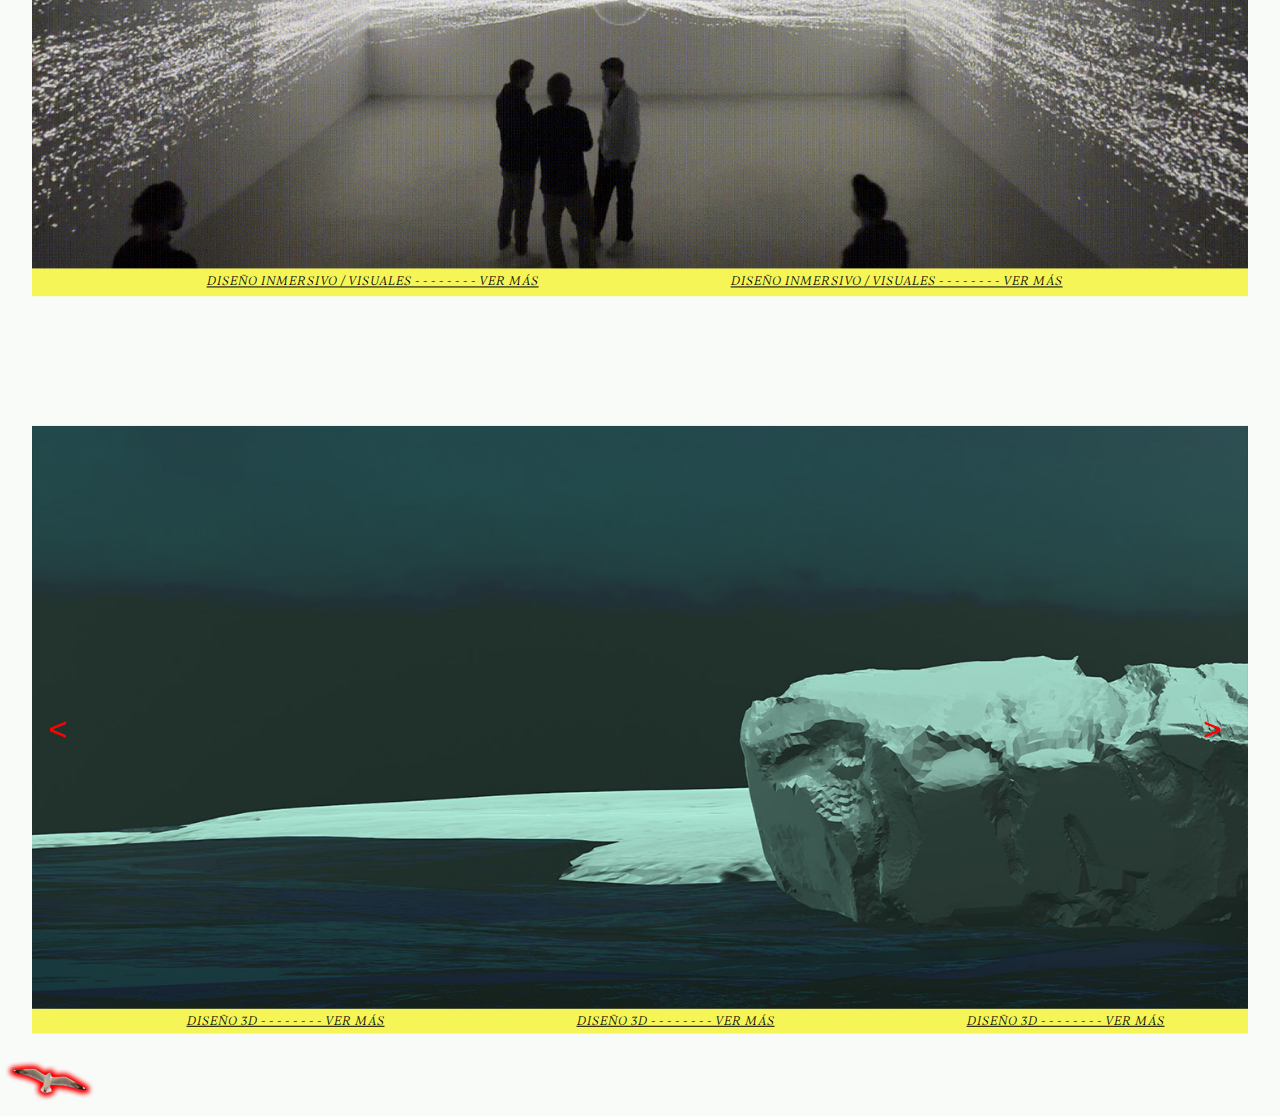
==== commit 6281b0ff: "Update index.html" ====
--- a/index.html
+++ b/index.html
@@ -43,17 +43,18 @@
    
 <div class="carousel">
   <div class="wrapper">
+  
   <img  src="imagenes/image3.jpg"  width="100%" alt="image2">
    
   <img src="imagenes/fanzine.jpg"  width="100%"  alt="image3">
     
-  <img src="imagenes/INTERIORDOBLADO.gif" width="100%" alt="image1" >
+  <img src="imagenes/interiordoblado.gif" width="100%" alt="image1" >
 
   <img src="imagenes/image1.jpg" width="100%" alt="image4" >
 
   <button class="prev"> < </button>
   <button class="next"> > </button>
- </div>
+
 
     <div class="bajada">
 
@@ -66,6 +67,7 @@
         <a href="pages/carteles.html"> <h2 class="icono2">  GRÁFICO / EDITORIAL / IDENTIDAD VISUAL - - - - - - - - VER MÁS </h2>  </a>
 
     </div>
+  </div>
 </div>
 </div>
  
@@ -77,7 +79,7 @@
     <button class="prev2"> < </button>
     <button class="next2"> > </button>
     
-     </div>
+    
      
                  
                   <div class="bajada2">
@@ -92,6 +94,7 @@
               
             
                 </div> 
+              </div>
 </div>    
 </div>              
 </div> 
@@ -105,7 +108,7 @@
 <button class="prev3"> < </button>
 <button class="next3"> > </button>
                          
-             </div>
+            
                         
                                    
             
@@ -123,7 +126,8 @@
                             
                  </div> 
 </div> 
-</div>                   
+</div>    
+</div>               
       </main> 
 
 </div>
@@ -249,4 +253,4 @@
 
 
 
-</html>+</html>
--- a/css/estilos.css
+++ b/css/estilos.css
@@ -113,17 +113,7 @@
     flex-wrap: wrap;
 }
 
-.carousel, .main2 {
-    flex: 1;
-}
-
-.carousel2, .bajada2 {
-    flex: 1;
-}
-
-.carousel3, .bajada3 {
-    flex: 1;
-}
+
 
 h1 {
 
@@ -539,6 +529,7 @@
     margin-top: 1%;
     font-family: miFuente;
     text-decoration: underline;
+    margin-bottom: 1%;
     color: red;
     white-space: nowrap;
     padding: 0 6rem;
@@ -591,6 +582,7 @@
       display:flex;
       margin-top: 20%;
     }
+   
 
     header {
         grid-area: header;
@@ -667,7 +659,11 @@
 .tresdecorto:hover{
     display: flex;
 }
-
+.wrapper {
+ display: flex;
+ flex-wrap: wrap;
+
+}
  
     .carousel {
         width: 95%;
@@ -675,12 +671,12 @@
         justify-content: center;
         position: relative;
         overflow: clip;
-        margin-top: -80%;
+        margin-top: -65%;
         margin-left: 0%;
         box-sizing: border-box;
         border: 10px;
         border-color: red;
-    
+       
     }
     .carousel button {
 
@@ -718,7 +714,7 @@
         justify-content: center;
         position: relative;
         overflow: clip;
-        margin-top: -250%;
+        margin-top: -220%;
         margin-left: 1%;
         box-sizing: border-box;
         border: 10px;
@@ -772,7 +768,7 @@
     justify-content: center;
     position: relative;
     overflow: clip;
-    margin-top: 25%;
+    margin-top: 20%;
     margin-left: 1%;
     box-sizing: border-box;
     border: 10px;
@@ -824,11 +820,11 @@
     .bajada {
         display: flex;
         position: relative;
-        justify-content: flex-start;
-        overflow: clip;
+    
+    
       
-        height: 8%;
-        margin-top: 47%;
+        height: 6%;
+        margin-top: 48%;
         
         
         background-color: #f5f558;
@@ -837,11 +833,11 @@
     .bajada2 {
         display: flex;
         position: relative;
-        justify-content: flex-start;
+        
         overflow: clip;
   
-        height: 8%;
-        margin-top: 46%;
+        height: 6%;
+        margin-top: 47%;
       
    
         background-color: #f5f558;
@@ -852,8 +848,8 @@
         justify-content: flex-start;
         overflow: clip;
  
-        height: 8%;
-        margin-top: 46%;
+        height: 6%;
+        margin-top: 47%;
       
    
         background-color: #f5f558;
@@ -915,6 +911,23 @@
         -webkit-text-fill-color: #fafaf5;
         -webkit-text-stroke: 0.4px;
         -webkit-text-stroke-color: black;
+    
+    
+
+        
+    }
+
+    .icono3:hover {
+        text-decoration: none;
+        position: relative;
+        font-size: 2em;
+        margin-left: 73%;
+       
+    
+        -webkit-text-fill-color: yellow;
+        -webkit-text-stroke: 0.4px;
+        -webkit-text-stroke-color: red;
+        text-decoration: none;
     
     
 
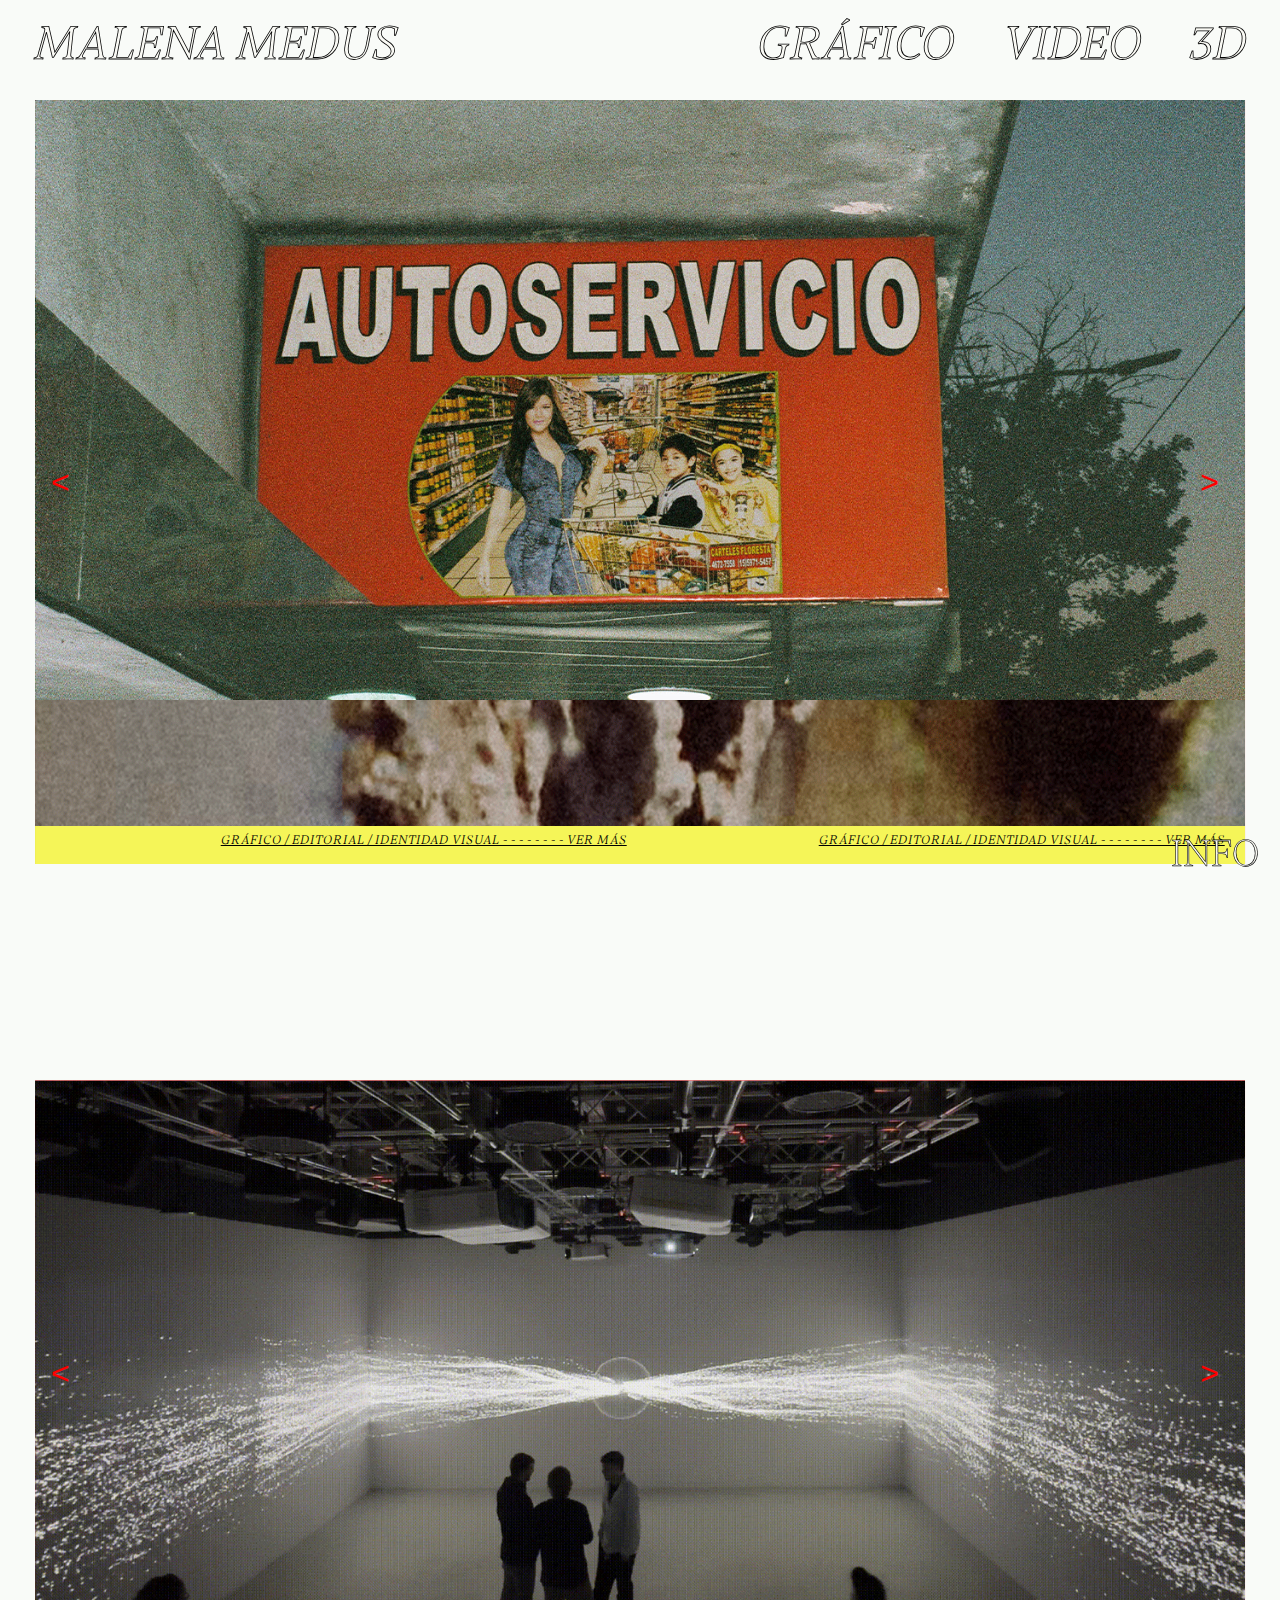
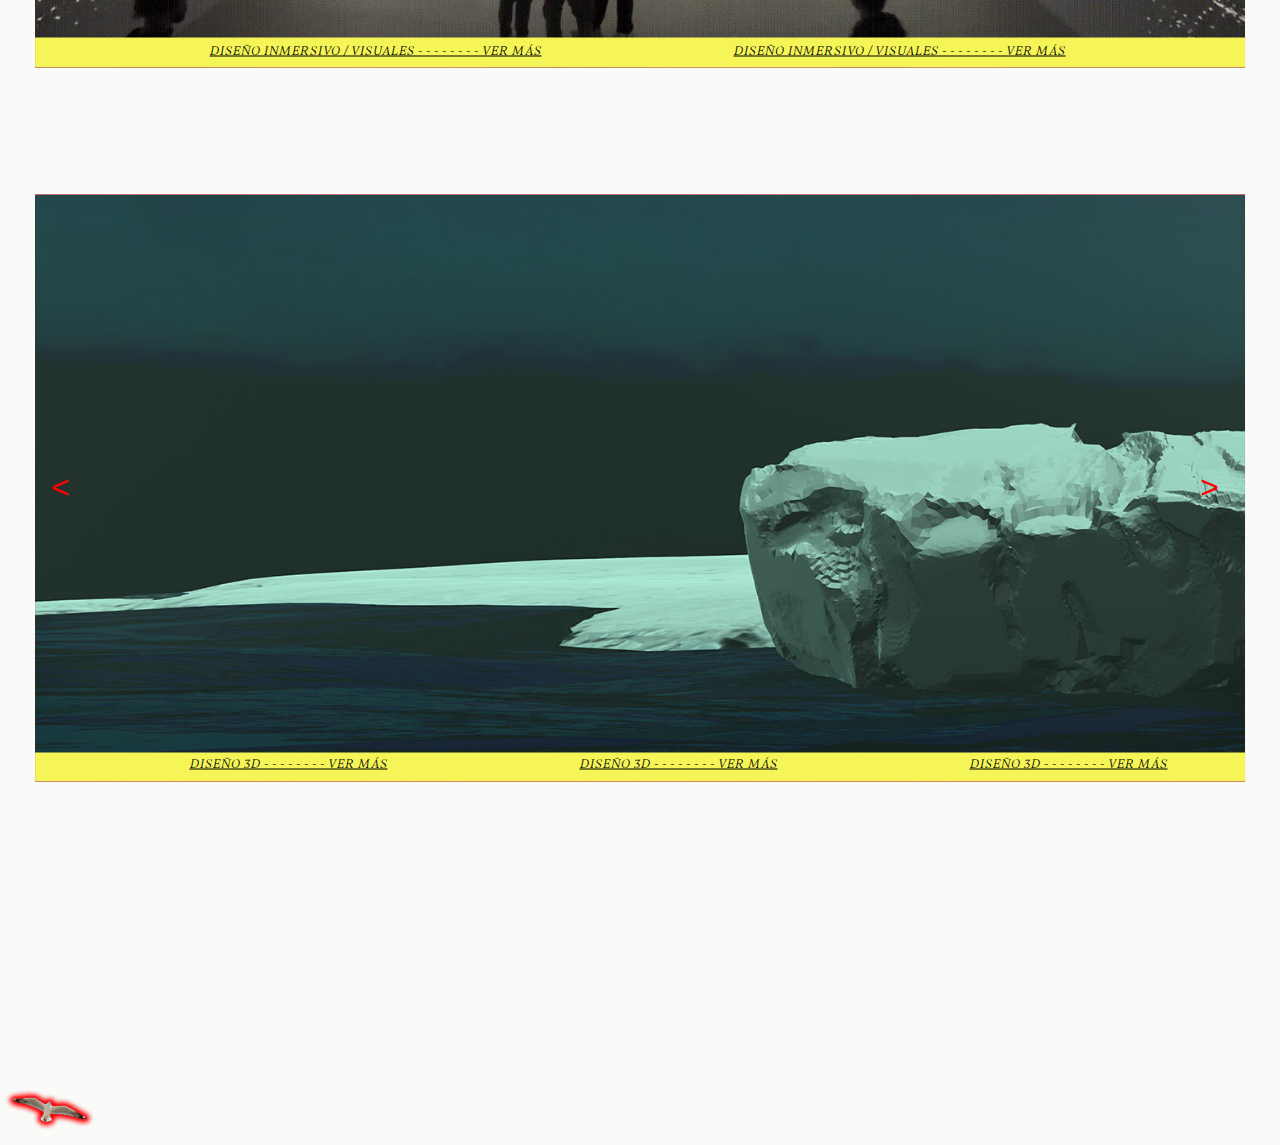
==== commit 60ec7813: "Add files via upload" ====
--- a/index.html
+++ b/index.html
@@ -8,7 +8,7 @@
     
 
    <link rel="stylesheet" href="css/estilos.css">
-   <link rel="stylesheet" href="app.js">
+   <script src="app.js"> </script>
    <link rel="icon" href="imagenes/icono.png">
    
 </head>
@@ -40,10 +40,10 @@
 </header>
 
 <main class="main-content">
-   
-<div class="carousel">
-  <div class="wrapper">
+
+<div class="carousel" id="carousel1">
   
+ 
   <img  src="imagenes/image3.jpg"  width="100%" alt="image2">
    
   <img src="imagenes/fanzine.jpg"  width="100%"  alt="image3">
@@ -66,20 +66,20 @@
         <a href="pages/carteles.html"> <h2 class="icono2">  GRÁFICO / EDITORIAL / IDENTIDAD VISUAL - - - - - - - - VER MÁS </h2>  </a>
         <a href="pages/carteles.html"> <h2 class="icono2">  GRÁFICO / EDITORIAL / IDENTIDAD VISUAL - - - - - - - - VER MÁS </h2>  </a>
 
-    </div>
+      </div>
   </div>
-</div>
-</div>
- 
-<div class="carousel2">
-    <div class="wrapper">
-    <img  src="imagenes/sol12.gif" width="100%" >
+
+
+
+<div class="carousel2" id="carousel2">
+    
+    <img  src="imagenes/sol12.gif" >
     
     <img src="imagenes/energia.jpg"  >
     <button class="prev2"> < </button>
     <button class="next2"> > </button>
     
-    
+
      
                  
                   <div class="bajada2">
@@ -95,19 +95,17 @@
             
                 </div> 
               </div>
-</div>    
-</div>              
-</div> 
-
-<div class="carousel3">
-    <div class="wrapper">
-<img src="imagenes/gravedad.jpg" alt=""  >
+
+
+<div class="carousel3" id="carousel3">
+ 
+<img src="imagenes/gravedad.jpg" alt="" width="100%"  >
                
-<img  src="imagenes/EDITAR.gif"  alt="" width="100%">
+<img  src="imagenes/EDITAR.gif" width="100%" alt="" >
 
 <button class="prev3"> < </button>
 <button class="next3"> > </button>
-                         
+                     
             
                         
                                    
@@ -125,12 +123,11 @@
                         
                             
                  </div> 
-</div> 
-</div>    
-</div>               
+                </div> 
+              
       </main> 
 
-</div>
+
 <aside class="side-area">
 
 </aside> 
@@ -153,6 +150,11 @@
       document.addEventListener('mousemove', e => {
           cursor.setAttribute("style", "top: "+(e.pageY - 10)+"px; left: "+(e.pageX - 10)+"px;")
       })
+
+
+
+
+
 
 let currentIndex = 0;     
 const carousel = document.querySelector('.carousel');
@@ -245,6 +247,42 @@
 
 
 
+
+
+window.addEventListener('resize', function() {
+    adjustCarouselHeight('carousel1');
+    adjustCarouselHeight('carousel2');
+    adjustCarouselHeight('carousel3'); // Include carousel3
+});
+
+// Initial adjustment when the page loads
+window.addEventListener('load', function() {
+    adjustCarouselHeight('carousel1');
+    adjustCarouselHeight('carousel2');
+    adjustCarouselHeight('carousel3'); // Include carousel3
+});
+
+// Function to adjust carousel height
+function adjustCarouselHeight(carouselId) {
+    var carousel = document.getElementById(carouselId);
+    if (carousel) { // Check if carousel element exists
+        var maxHeight = 0;
+        var carouselChildren = carousel.children;
+        for (var i = 0; i < carouselChildren.length; i++) {
+            var childHeight = carouselChildren[i].offsetHeight;
+            if (childHeight > maxHeight) {
+                maxHeight = childHeight;
+            }
+        }
+        carousel.style.height = maxHeight + 'px';
+    } else {
+        console.error('Carousel element with ID "' + carouselId + '" not found.');
+    }
+}
+
+
+
+
             </script>
       </div>
      
@@ -253,4 +291,4 @@
 
 
 
-</html>
+</html>--- a/css/estilos.css
+++ b/css/estilos.css
@@ -115,6 +115,7 @@
 
 
 
+
 h1 {
 
     font-family: miFuente;
@@ -144,6 +145,8 @@
     -webkit-text-stroke-color: yellow;
 
 }
+
+
 
 .graficocorto {
     
@@ -237,7 +240,8 @@
 
     grid-area: main;
     width: 100%;
-    height: 100vh;
+  
+    min-height: calc(100vh - 70px);
     /* background-color: red;   */
 
 
@@ -247,14 +251,11 @@
 
 .carousel {
     width: 95%;
-    height: auto;
-    justify-content: center;
     position: relative;
     overflow: clip;
-    margin-top: -3%;
-    box-sizing: border-box;
-    border: 10px;
-    border-color: red;
+    margin-top: -15%;
+
+  
 
     transform: translate(-50%, -50%);
     top: 50%;
@@ -266,17 +267,14 @@
 
 .carousel img {
 
-position:absolute;
-top: 0;
-left: 0;
-
-object-fit: containt !important;
-max-width: 100%;
-height: auto;
-
-
-
-}
+    position:absolute;
+    top: 0;
+    left: 0;
+    max-width: 100%;
+    height: auto;     
+    
+    
+    }
 .carousel button {
 
     position: absolute;
@@ -309,21 +307,29 @@
       }
 
 
+      .bajada {
+        display: flex;
+        position: absolute;
+        bottom: 0;
+
+        background-color: #f5f558;
+        height: 5%;
+        
+        
+        
+    }
 .carousel2 {
     width: 95%;
-    height: auto;
-    justify-content: center;
     position: relative;
     overflow: clip;
-    margin-top: -120%;
-    box-sizing: border-box;
-    border: 10px;
-    border-color: red;
+    margin-top: 10%;
 
     transform: translate(-50%, -50%);
     top: 50%;
     left: 50%;
-    /* background-color: red; */
+    
+    background-color: red;
+
 
 }
 .carousel2 img {
@@ -367,21 +373,27 @@
             color: yellow;
           }
 
+          .bajada2 {
+        display: flex;
+        position: absolute;
+        bottom: 0;
+
+        background-color: #f5f558;
+        height: 5%;
+        }
+
 .carousel3 {
     width: 95%;
-    height: auto;
-    justify-content: center;
     position: relative;
     overflow: clip;
     margin-top: 10%;
-    box-sizing: border-box;
-    border: 10px;
-    border-color: red;
+
+  
 
     transform: translate(-50%, -50%);
     top: 50%;
     left: 50%;
-    /* background-color: red; */
+    background-color: red;
 
 
 }
@@ -427,41 +439,15 @@
           }
     
 
-.bajada {
-    display: flex;
-    position: relative;
-    justify-content: flex-start;
-    overflow: clip;
-    width: 100%;
-    height: 4%;
-    margin-top: 48%;
-    
-    
-    background-color: #f5f558;
-}
-.bajada2 {
-    display: flex;
-    position: relative;
-    justify-content: flex-start;
-    overflow: clip;
-    height: 4%;
-    margin-top: 48%;
-    
-    
-    background-color: #f5f558;
-}
+
 
 .bajada3 {
     display: flex;
-    position: relative;
-    justify-content: flex-start;
-    overflow: clip;
-
-    height: 3.5%;
-    margin-top: 48%;
-    
-    
+    position: absolute;
+    bottom: 0;
+
     background-color: #f5f558;
+    height: 5%;
 }
 
 
@@ -486,6 +472,7 @@
     /* text-shadow: blue 1px 1px 1px; */
     font-family: miFuente;
     margin-bottom: 1%;
+
   
     text-decoration: underline;
     color: black;
@@ -500,25 +487,25 @@
     text-decoration: none;
     position: relative;
     font-size: 2em;
-    margin-left: 88%;
-    margin-top: -6%;
+    margin-left: 84%;
+    margin-top: -1%;
 
     -webkit-text-fill-color: #fafaf5;
-    -webkit-text-stroke: 0.4px;
+    -webkit-text-stroke: 0.6px;
     -webkit-text-stroke-color: black;
 
 
 }
 
 .icono3:hover {
+    text-decoration: none;
     position: relative;
     font-size: 2em;
-    margin-left: 88%;
-    margin-top: -6%;
+    margin-left: 84%;
     color: black;
 
     -webkit-text-fill-color: yellow;
-    -webkit-text-stroke: 0.4px;
+    -webkit-text-stroke: 0.6px;
     -webkit-text-stroke-color: red;
     text-decoration: none;
 
@@ -548,13 +535,17 @@
 
 .footer {
     grid-area: footer;
-    width: 95%;
-    bottom: 0%;
-    margin-top: 7%;
-    position: sticky;
-    margin-left: 2.5%;
+    width: 100%;
+    height: 10%;
+    position: fixed;
+  
+    bottom: 0;
+    right: 0;
+ /* Positioning the footer to the right corner */
+    margin-top: 20px; /* Adding some margin from the bottom content */
+    
     text-decoration: none;
-    /* background-color: #f5f558; */
+    /* background-color: red; */
 
 
 }
@@ -563,7 +554,7 @@
 
     .contenedor {
         grid-template-columns: 100% ;
-        grid-template-rows: 50px 0fr 0fr 0px 1fr 100px 5px;
+        grid-template-rows: 50px 0fr 0fr 0px 1fr 110px 5px;
         grid-template-areas:
             "header"
             "side-area"
@@ -660,24 +651,36 @@
     display: flex;
 }
 .wrapper {
- display: flex;
- flex-wrap: wrap;
-
-}
- 
+position: relative;
+height: 184px;
+width: 95%;
+background-color: red;
+margin-top: 10%;
+
+}
+
     .carousel {
         width: 95%;
-        height: 200px;
+        height: 184px;
         justify-content: center;
         position: relative;
         overflow: clip;
-        margin-top: -65%;
+        margin-top: -55%;
         margin-left: 0%;
         box-sizing: border-box;
-        border: 10px;
-        border-color: red;
        
-    }
+       
+    }
+    .carousel img {
+
+        position:absolute;
+        top: 0;
+        left: 0;
+        max-width: 100%;
+        height: auto;     
+        
+        
+        }
     .carousel button {
 
         position: absolute;
@@ -708,17 +711,28 @@
             right: 5px;
             color: #f5f558;
           }
+
+          .bajada {
+            display: flex;
+            position: absolute;
+            bottom: 0;
+    
+          
+            height: 5%;
+            
+            
+            background-color: #f5f558;
+        }
+    
     .carousel2 {
         width: 95%;
-        height: 195px;
+        height: 184px;
         justify-content: center;
         position: relative;
         overflow: clip;
-        margin-top: -220%;
-        margin-left: 1%;
+        margin-top: 10%;
+        margin-left: 0%;
         box-sizing: border-box;
-        border: 10px;
-        border-color: red;
     
     }
     .carousel2 img {
@@ -761,19 +775,29 @@
                 right: 5px;
                 color: yellow;
               }
+              .bajada2 {
+                display: flex;
+                position: absolute;
+                bottom: 0;
+        
+              
+                height: 5%;
+                
+                
+                background-color: #f5f558;
+            }
+          
         
 .carousel3 {
     width: 95%;
-    height: 195px;
+    height: 184px;
     justify-content: center;
     position: relative;
     overflow: clip;
-    margin-top: 20%;
-    margin-left: 1%;
+    margin-top: 10%;
+    margin-left: 0%;
+    margin-bottom: 20%;
     box-sizing: border-box;
-    border: 10px;
-    border-color: red;
-
 
 }
 .carousel3 img {
@@ -817,41 +841,17 @@
         color: yellow;
       }
 
-    .bajada {
-        display: flex;
-        position: relative;
-    
-    
-      
-        height: 6%;
-        margin-top: 48%;
-        
-        
-        background-color: #f5f558;
-    }
-
-    .bajada2 {
-        display: flex;
-        position: relative;
-        
-        overflow: clip;
   
-        height: 6%;
-        margin-top: 47%;
-      
    
-        background-color: #f5f558;
-    }
     .bajada3 {
         display: flex;
-        position: relative;
-        justify-content: flex-start;
-        overflow: clip;
- 
-        height: 6%;
-        margin-top: 47%;
+        position: absolute;
+        bottom: 0;
+
       
-   
+        height: 5%;
+        
+        
         background-color: #f5f558;
     }
 
@@ -865,83 +865,6 @@
         -webkit-text-fill-color: transparent;
         -webkit-text-stroke: 0.8px;
     }
-
-    
-.main-content {
-
-    grid-area: main;
-    width: 100%;
-    margin-left: 0.8%;
-    
-
-
-    /* background-color: aquamarine; */
-
-}
-.footer {
-    grid-area: footer;
-    width: 95%;
-    bottom: 2%;
-    position: sticky;
-    margin-left: -2%;
-    margin-top: 120%;
-    text-decoration: none;
-    /* background-color: red; */
-
-
-
-
-}
-
-    .icono {
-        text-decoration: none;
-        color: black;
-        text-decoration: underline;
-        color: black;
-        text-align: left;
-
-    }
-    .icono3 {
-        text-decoration: none;
-        position: relative;
-        font-size: 2em;
-        margin-left: 73%;
-       
-    
-        -webkit-text-fill-color: #fafaf5;
-        -webkit-text-stroke: 0.4px;
-        -webkit-text-stroke-color: black;
-    
-    
-
-        
-    }
-
-    .icono3:hover {
-        text-decoration: none;
-        position: relative;
-        font-size: 2em;
-        margin-left: 73%;
-       
-    
-        -webkit-text-fill-color: yellow;
-        -webkit-text-stroke: 0.4px;
-        -webkit-text-stroke-color: red;
-        text-decoration: none;
-    
-    
-
-        
-    }
-
-
-    h3 {
-        font-family: miFuente3;
-        font-size: 1.2em;
-        font-weight: 200;
-        margin-left: 40%;
-    }
-
     .icono2 {
 
         margin-top: 0%;
@@ -957,6 +880,82 @@
         animation: move-rtl 23000ms linear infinite;
     
     }
+    
+.main-content {
+
+    grid-area: main;
+    width: 100%;
+    margin-left: 0.8%;
+    
+
+
+    /* background-color: aquamarine; */
+
+}
+.footer {
+    grid-area: footer;
+    width: 95%;
+    bottom: 0%;
+    position: fixed;
+    margin-left: -2%;
+    margin-top: 40%;
+    text-decoration: none;
+    /* background-color: red; */
+
+
+
+
+}
+
+    .icono {
+        text-decoration: none;
+        color: black;
+        text-decoration: underline;
+        color: black;
+        text-align: left;
+
+    }
+    .icono3 {
+        text-decoration: none;
+        position: relative;
+        font-size: 2em;
+        margin-left: 60%;
+       
+    
+        -webkit-text-fill-color: #fafaf5;
+        -webkit-text-stroke: 0.4px;
+        -webkit-text-stroke-color: black;
+    
+    
+
+        
+    }
+
+    .icono3:hover {
+        text-decoration: none;
+        position: relative;
+        font-size: 2em;
+        margin-left: 60%;
+       
+    
+        -webkit-text-fill-color: yellow;
+        -webkit-text-stroke: 0.4px;
+        -webkit-text-stroke-color: red;
+        text-decoration: none;
+    
+    
+
+        
+    }
+
+
+    h3 {
+        font-family: miFuente3;
+        font-size: 1.2em;
+        font-weight: 200;
+        margin-left: 40%;
+    }
+
 }
 
 .cursor {
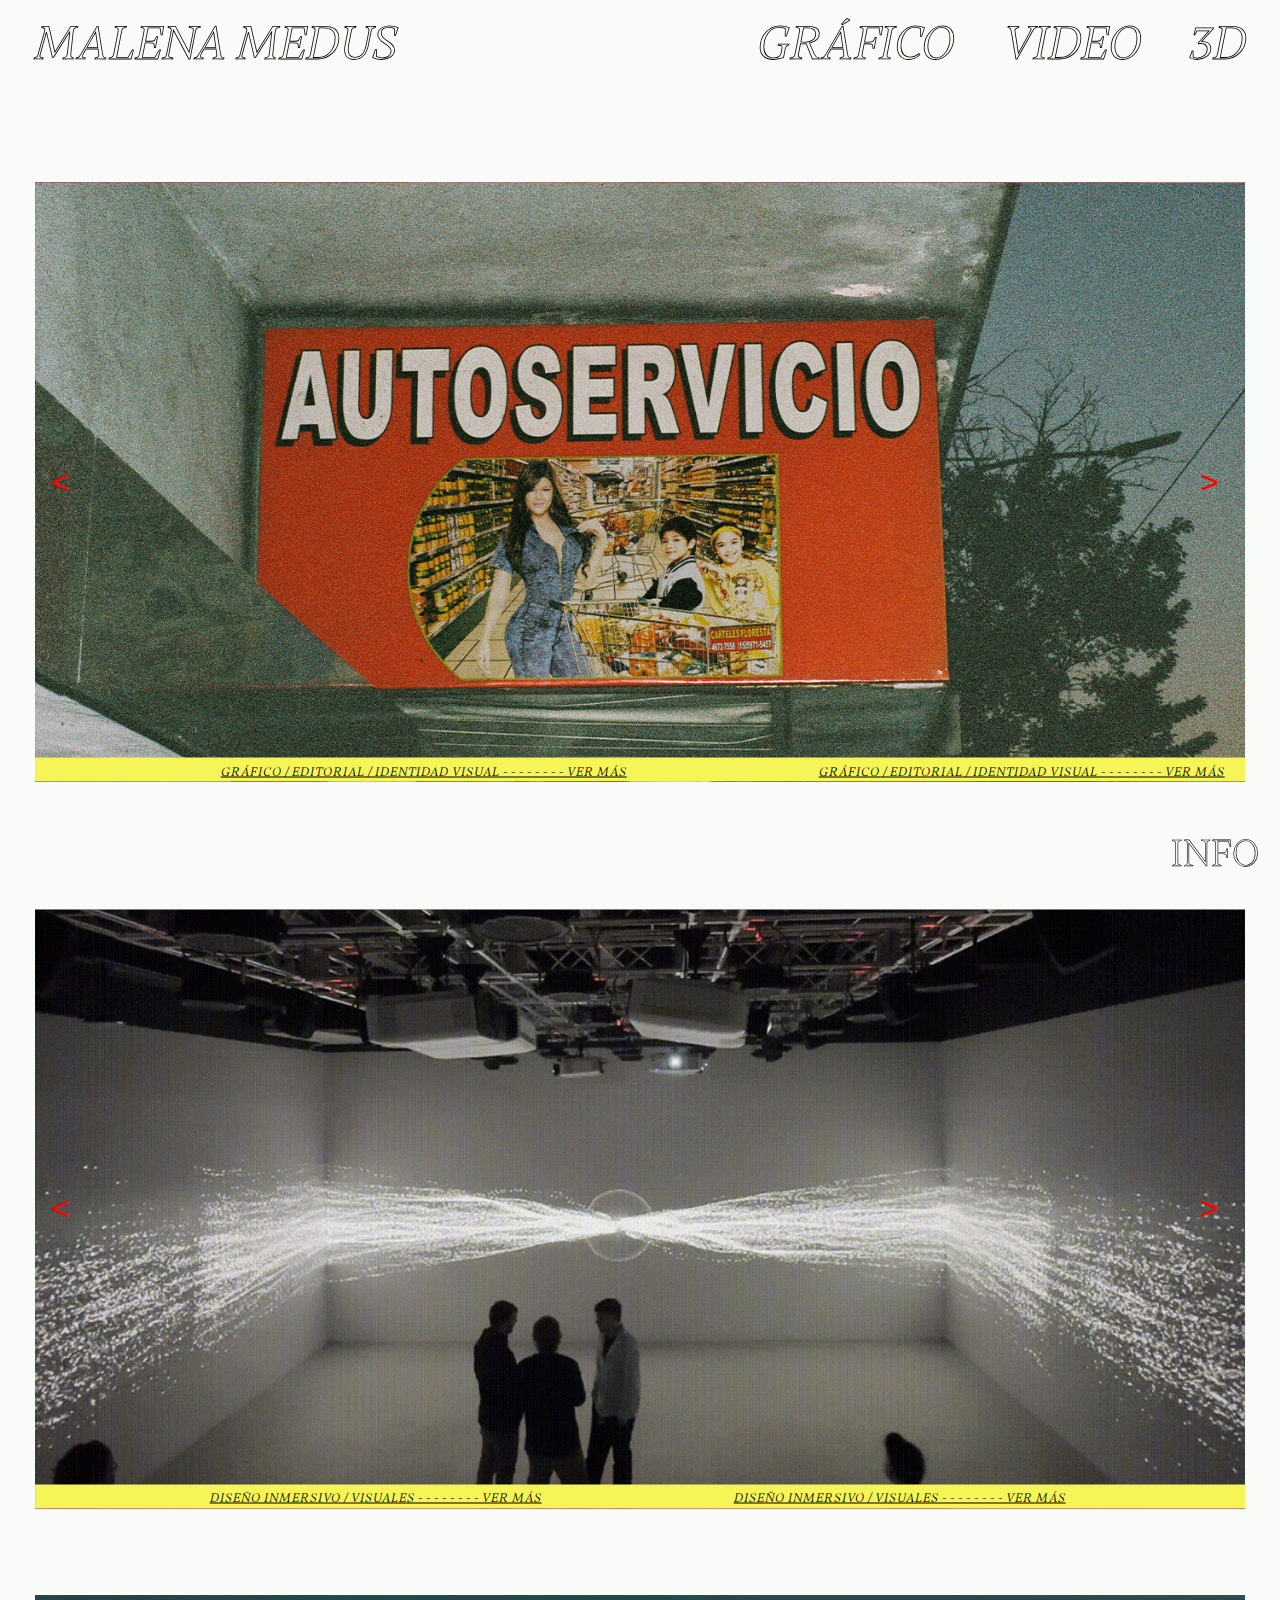
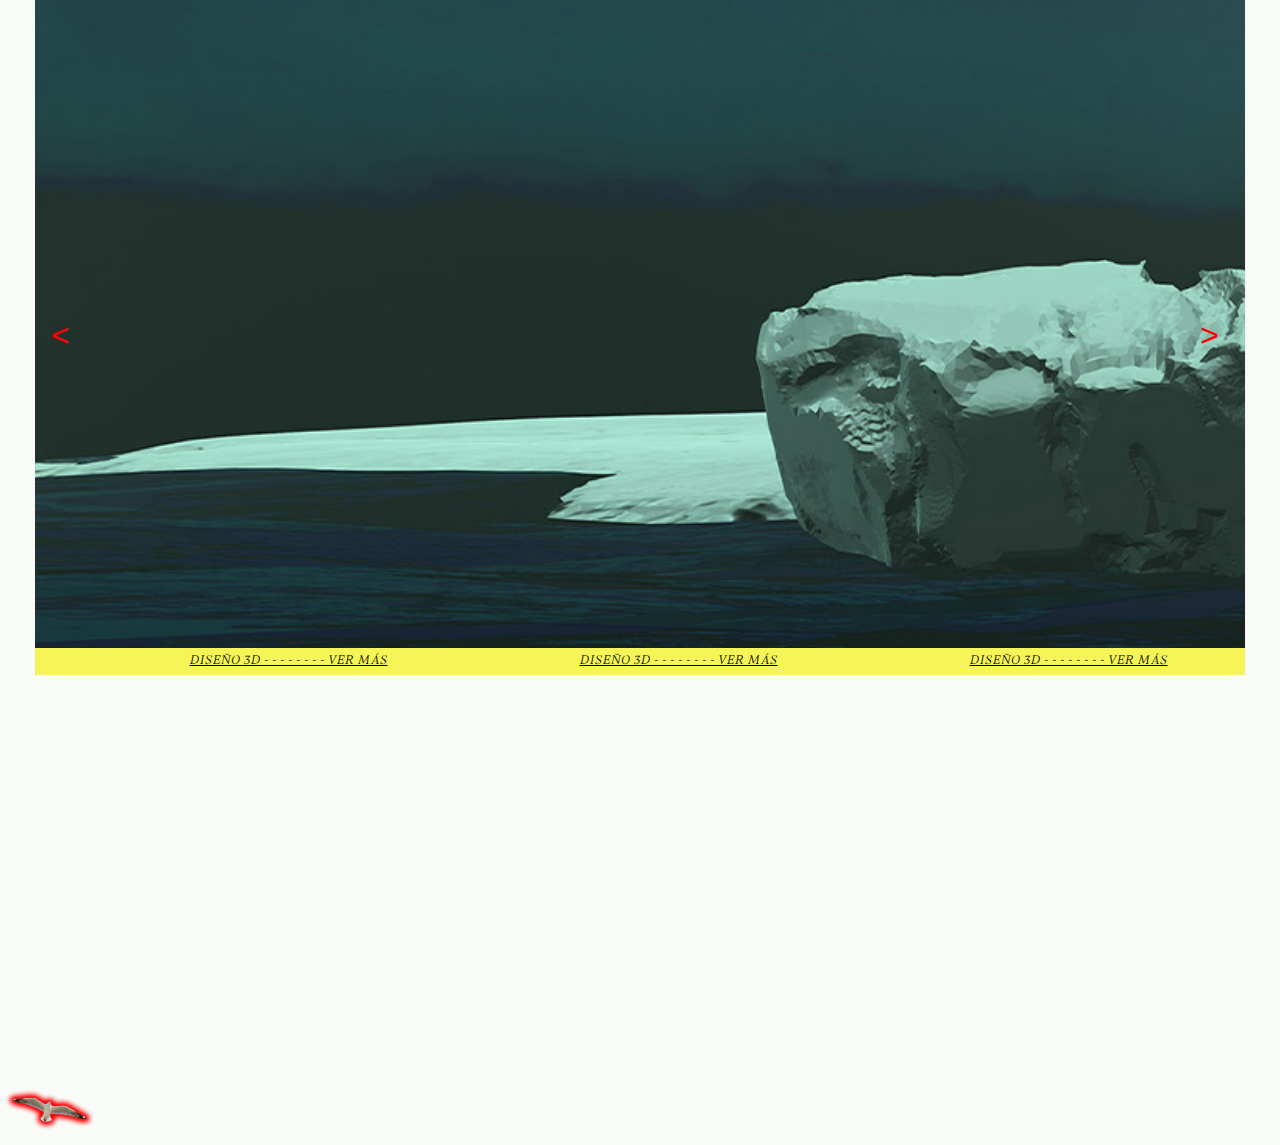
==== commit 45bb5c19: "Add files via upload" ====
--- a/index.html
+++ b/index.html
@@ -4,7 +4,7 @@
     <meta charset="UTF-8">
     <meta http-equiv="X-UA-Compatible" content="IE=edge">
     <meta name="viewport" content="width=device-width, initial-scale=1.0">
-    <title>document</title>
+    <title>Malena Medus</title>
     
 
    <link rel="stylesheet" href="css/estilos.css">
--- a/css/estilos.css
+++ b/css/estilos.css
@@ -313,7 +313,7 @@
         bottom: 0;
 
         background-color: #f5f558;
-        height: 5%;
+        height: 4%;
         
         
         
@@ -379,7 +379,7 @@
         bottom: 0;
 
         background-color: #f5f558;
-        height: 5%;
+        height: 4%;
         }
 
 .carousel3 {
@@ -447,7 +447,7 @@
     bottom: 0;
 
     background-color: #f5f558;
-    height: 5%;
+    height: 4%;
 }
 
 
